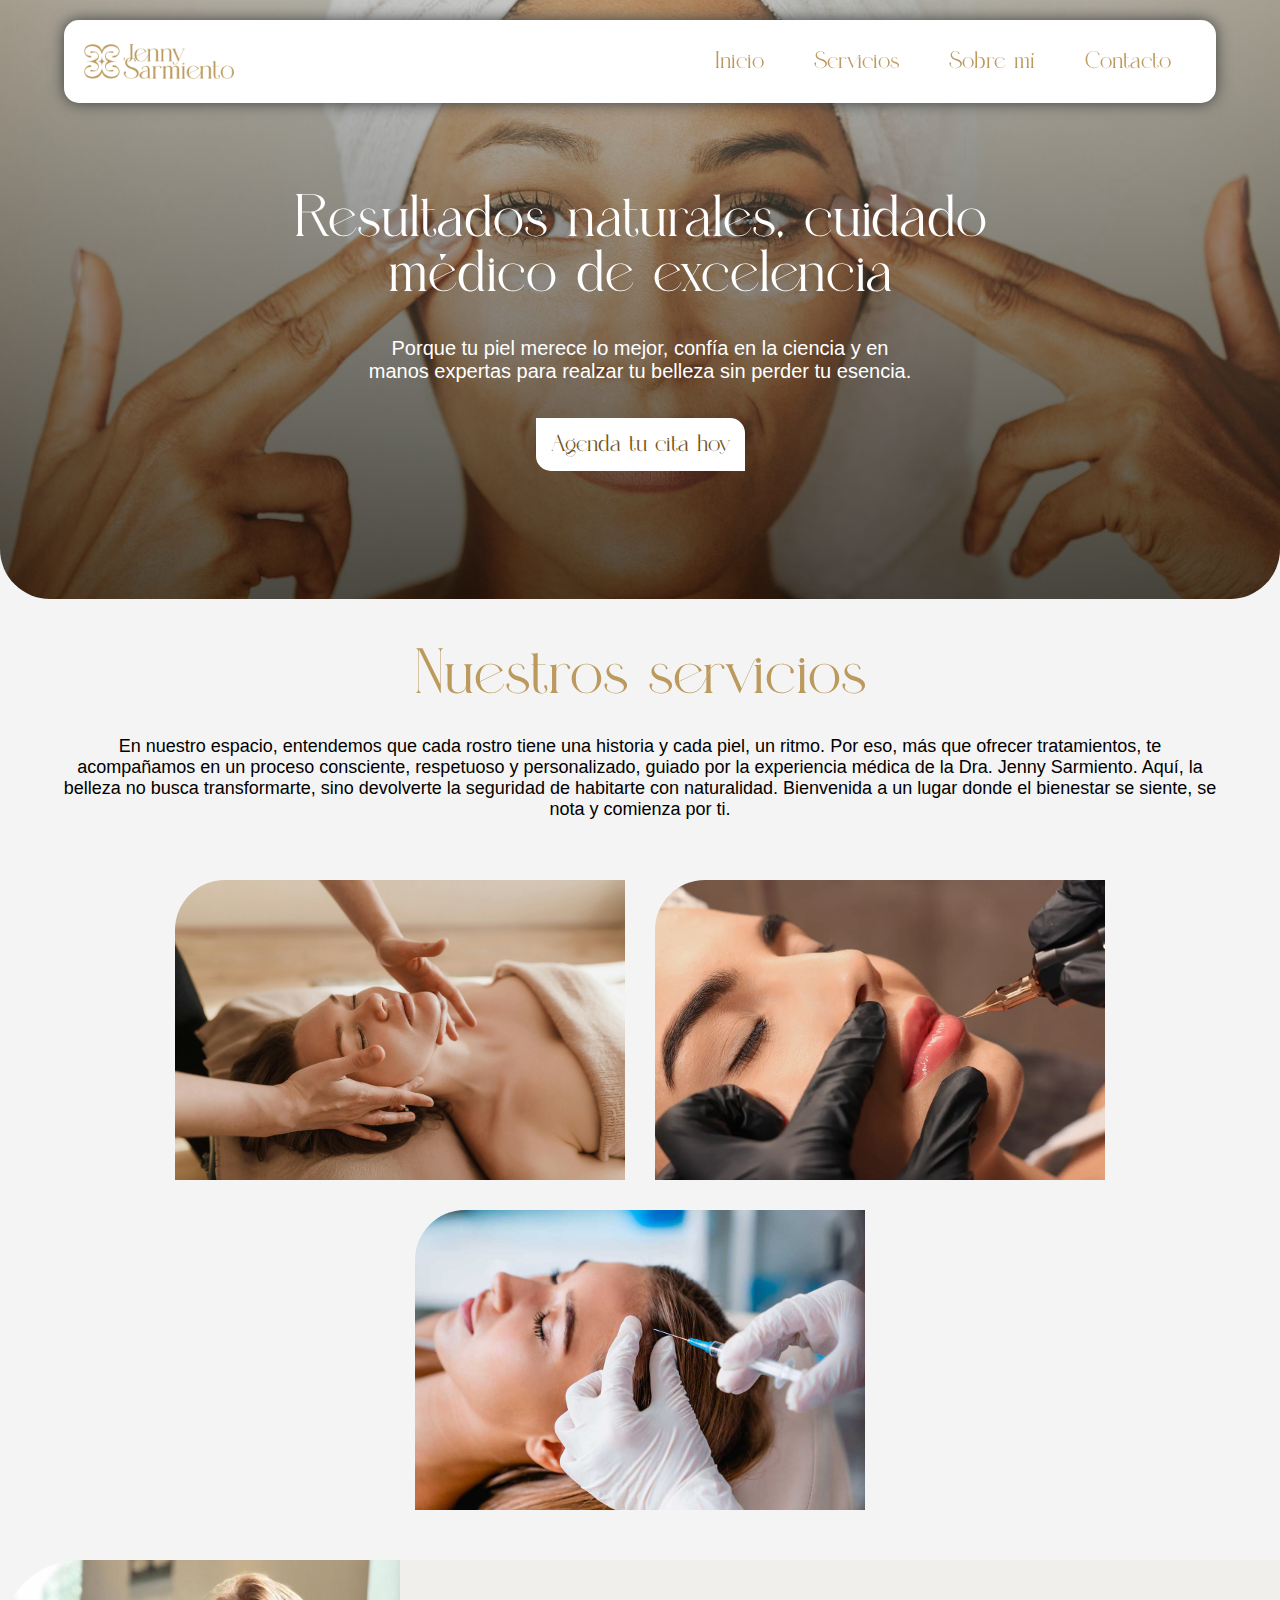
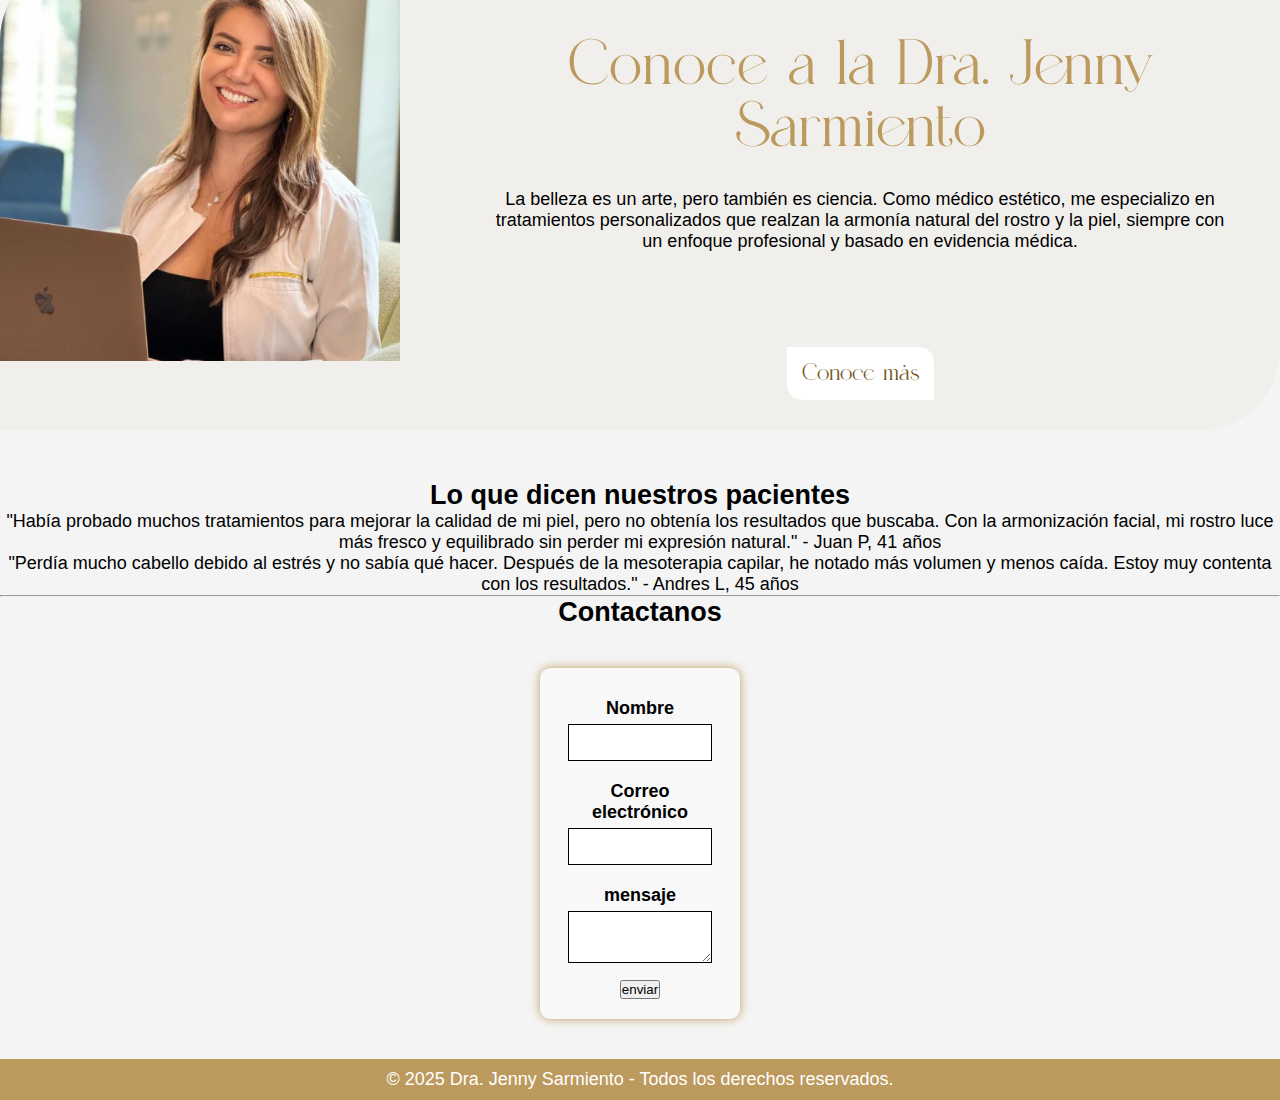
==== Index.html @ eb85772e "Add files via upload" ====
<!DOCTYPE html>
<html lang="es">
<head>
    <meta charset="UTF-8">
    <meta http-equiv="X-UA-Compatible" content="IE=edge">
    <meta name="viewport" content="width=device-width, initial-scale=1.0">
    <title>Dra.Jenny sarmiento</title>
    <link rel="stylesheet" href="styles.css">
</head>
<body>
    <!-- Encabezado -->
    <header>
        <div class="menu-nav">
            <div class="menu">
            <img src="Img/logo1.png" class="logo" alt="Logotipo de la Dra. Jenny Sarmiento">
            <input type="checkbox" id="menu"/>
            <label for="menu">
            <img src="Img/icono.png" class="menu-icono"alt="Menú">
        </label>
        <nav class="navbar">
            <ul>
                <li><a href="landing page.html">Inicio</a></li>
                    <li class="submenu-container">
                        <a href="#">Servicios</a>
                        <ul class="Submenu">
                            <li><a href="paginas/Armonizacion-facial.html">Armonización Facial</a></li>  
                            <li><a href="paginas/Micropigmentación.html">Micropigmentación</a></li>  
                            <li><a href="paginas/Tratamientos-capilares.html">Tratamientos capilares</a></li>  
                        </ul>
                    </li>
                    <li><a href="paginas/Sobre-mi.html">Sobre mí</a></li>
                    <li><a href="paginas/Contacto.html">Contacto</a></li>
                </ul>
            </nav>
        </div>
    </div>   
</header>
    <!-- Texto con imagen --> 
    <div class="wrap">
        <div class="wrap-texto">
        <h1>Resultados naturales, cuidado médico de excelencia</h1>
        <p>Porque tu piel merece lo mejor, confía en la ciencia 
            y en manos expertas para realzar tu belleza sin perder tu esencia.</p>
        <a href="paginas/contacto.html" class="btn">Agenda tu cita hoy</a>
    </div><!-- Cierra el div class -->
    </div><!-- Cierra el div wrap -->
    <!-- Información -->
    <section class="servicios">
      <h2>Nuestros servicios</h2>
      <p>En nuestro espacio, entendemos que cada rostro tiene una historia y cada piel, un ritmo.
        Por eso, más que ofrecer tratamientos, te acompañamos en un proceso consciente, respetuoso 
        y personalizado, guiado por la experiencia médica de la Dra. Jenny Sarmiento. 
        Aquí, la belleza no busca transformarte, sino devolverte la seguridad de habitarte con naturalidad.
        Bienvenida a un lugar donde el bienestar se siente, se nota y comienza por ti.</p>
<!-- Contenedor 1 -->
<div class="galeria">
    <div class="item">
      <div class="imagen">
        <img src="Img/img2.jpg" alt="Imagen 1">
      </div>
      <div class="texto-hover">
        <h3>Armonización Facial</h3>
        <p>La armonización facial es un conjunto de procedimientos estéticos 
            diseñados para equilibrar y mejorar la simetría del rostro sin 
            cirugía. Se utilizan técnicas avanzadas como la aplicación de 
            ácido hialurónico y toxina botulínica para realzar los rasgos, 
            suavizar líneas de expresión y restaurar volúmenes perdidos.</p>
            <a href="paginas/Armonizacion-facial.html" class="btn2">Detalles</a>
      </div>
    </div>
    <!-- Contenedor 2 -->
    <div class="item">
      <div class="imagen">
        <img src="Img/img3.webp" alt="Imagen 2">
      </div>
      <div class="texto-hover">
        <h3>Micropigmentación y Corrección Estética</h3>
        <p>La micropigmentación es una técnica semipermanente que permite 
            mejorar la apariencia de cejas, labios y ojos mediante la aplicación 
            de pigmentos en la piel. Además, se utiliza para corregir 
            imperfecciones como cicatrices, estrías y vitíligo, logrando una 
            mayor uniformidad en el tono de la piel.</p>
         <a href="paginas/Micropigmentación.html" class="btn2">Detalles</a>
      </div>
    </div>
    <!-- Contenedor 3 -->
    <div class="item">
      <div class="imagen">
        <img src="Img/img4.jpg" alt="Imagen 3">
      </div>
      <div class="texto-hover">
        <h3>Tratamientos Capilares y Manejo de Alopecia</h3>
        <p>Los tratamientos capilares están diseñados para fortalecer el cabello, 
            prevenir su caída y estimular el crecimiento de nuevos folículos. 
            A través de técnicas avanzadas como la mesoterapia capilar y el 
            plasma rico en plaquetas (PRP), se nutre el cuero cabelludo y se 
            activan los mecanismos de regeneración capilar.</p>
        <a href="paginas/Tratamientos-capilares.html" class="btn2">Detalles</a>
      </div>
    </div>
  </div>
<!-- Sobre mi -->
 <div class="wrapper">
    <div class="img2">
        <img src="Img/img5.png" alt="Dra. Jenny">
    </div>
    <div class="text-box">
        <h2>Conoce a la Dra. Jenny Sarmiento</h2>
        <p>La belleza es un arte, pero también es ciencia. Como médico estético, 
            me especializo en tratamientos personalizados que realzan la armonía 
            natural del rostro y la piel, siempre con un enfoque profesional y 
            basado en evidencia médica.</p>
        <a href="paginas/Sobre-mi.html" class="btn">Conoce más</a>
    </div>
 </div>
</section>

<h2>Lo que dicen nuestros pacientes</h2>
<div class="card">"Había probado muchos tratamientos para mejorar la calidad 
    de mi piel, pero no obtenía los resultados que buscaba. Con la armonización 
    facial, mi rostro luce más fresco y equilibrado sin perder mi expresión 
    natural." - Juan P, 41 años</div>
<div class="card">"Perdía mucho cabello debido al estrés y no sabía qué hacer. 
    Después de la mesoterapia capilar, he notado más volumen y menos caída. 
    Estoy muy contenta con los resultados." - Andres L, 45 años</div>
<hr>
<h2>Contactanos</h2>
<form>
    <label for="name">Nombre</label>
    <input type="text" id="name" name="name" required>

    <label for="email">Correo electrónico</label>
    <input type="email" id="email" name="email" required>

    <label for="message">mensaje</label>
    <textarea id="message" name="message" required></textarea>

 <button type="submit">enviar</button>
</form>

<footer>
    <p>&copy; 2025 Dra. Jenny Sarmiento - Todos los derechos reservados.</p>
</footer>
</body>
</html>
---- styles.css ----
/* --- Tipografia personalizada --- */
@font-face {
    font-family: 'Mangro';
    src: url('fonts/Mangro/Mangro.woff2') format('woff2'),
         url('fonts/Mangro/Mangro.woff') format('woff');
    font-weight: normal;
    font-style: normal;
}

@font-face {
    font-family: 'ProdaSans';
    src: url('fonts/proda-sans/Proda-Sans.otf') format('opentype');
    font-weight: normal;
    font-style: normal;
}
/* --- Estilos Generales --- */
*{
    margin: 0;
    padding: 0;
    box-sizing: border-box;
    text-decoration: none;
    list-style: none;
}
body{
    background-color: #f4f4f4;
    text-align: center;
    font-family: 'Proda sans', sans-serif;
    font-weight: 200;
    font-size: 18px;
    scroll-behavior: smooth;
    }
.container{
    max-width: 1200px;
    margin: 0 auto;
}
/* --- Encabezado --- */
header {
    width:100%;
    float:left;
    height: 0;
    position: sticky;
    top: 0;
    z-index: 1000;
}
.menu-nav{
    background-color: rgb(255, 255, 255);
    width: 90%;
    max-width: 1500px;
    margin: 20px auto;
    border-radius: 15px;
    box-shadow: 0 0 15px rgb(64, 65, 66);
    padding: 20px;
    font-family: 'Mangro', sans-serif;
}
/* --- Menú --- */
.menu{
    display: flex;
    align-items: center;
    justify-content: space-between;
    position: relative; 
}
.logo{
    width: 150px;
}
.menu .navbar ul li{
    position: relative;
    float: left; 
}
.menu .navbar ul li a{
    color:rgb(188, 154, 94);
    font-size: 24px;
    padding: 10px 25px;
    display: block;
}
.menu .navbar ul li a:hover{
    color: #f4f4f4;
    background-color:rgb(188, 154, 94);
    border-radius: 0 15px;
}
.submenu-container {
    position: relative;
}
.Submenu {
    position: absolute; 
    background-color: #ffffff;
    display: none;
    list-style: none;
    width: 235px; 
    box-shadow: 0px 4px 6px rgba(0, 0, 0, 0.5);
}
.submenu-container:hover .Submenu {
    display: block;
}
/* --- Menú hamburguesa --- */
#menu{
    display: none;
}
.menu-icono{
    width: 25px;
}
.menu label{
    cursor: pointer;
    display: none;
}
/* --- Responsividad --- */
@media(max-width:740px) {
    .menu{
        padding: 20px;
    }
    .menu label {
        display: initial;
    }
    .menu-nav{
        padding: 1px 0 ;
    }
    .menu .navbar{
        position: absolute;
        top: 80%;
        left: 0;
        right: 0;
        background-color: white;
        display: none;
    }
    .menu .navbar ul li{
        width: 100%;
    }
    #menu:checked ~ .navbar{
        display: initial;
    }
    .Submenu{
        position: static;
        width: 100%;
        background: #ffffff;
    }
}
/* --- Imagen con texto --- */
 .wrap{
    background:linear-gradient(to bottom, rgba(149, 149, 149, .30),rgb(0 0 0 /.60)),url(Img/img1.jpg);
    display:flex;
    align-items: center;
    justify-content: center;
    background-size: cover;
    background-position: center center;
    background-repeat: no-repeat;
    border-radius: 0 0 50px 50px;
 }
 .wrap-texto{
    color: #ffffff;
    width: 80%;
    text-align: center;
    padding: 15% 10% 10% 10%;
 }
 .wrap-texto h1{
    font-family: 'Mangro', sans-serif;
    font-weight: 500;
    font-size: 60px;
    line-height: 55px;
 }
 .wrap-texto p{
    max-width: 550px; 
    margin: 35px auto 0 auto;
    margin-top:35px;
    font-family: 'Proda sans', sans-serif;
    font-weight: 50;
    font-size: 20px;
 }
 .btn{
    background-color:#ffffff;
    color: #73541D;
    padding: 15px 15px;
    border-radius:0 15px;
    display:inline-block;
    margin-top:35px;
    font-family: 'Mangro', sans-serif;
    font-size: 24px;
 }
 /* --- tipografia ser --- */
 .servicios h2{
    color: rgb(188, 154, 94);
    text-align: center;
    font-family: 'Mangro', sans-serif;
    font-size: 64px;
    font-weight: 50;
    margin-top: 45px;
 }
 .servicios h3{
    font-size: 28px; 
    font-family: 'Mangro', sans-serif;
    font-weight: 500;
    color: #73541D;
    padding: 0 0 30px;
}
.servicios p{
    padding: 0 20px;
    max-width: 1200px;
    margin: 30px auto 60px;
}
/* --- serrvicios --- */
.galeria {
    display: flex;
    justify-content: center;
    gap: 30px;
    flex-wrap: wrap;
    margin-top: 40px;
  }
  .item {
    width: 450px;
    position: relative;
  }
  .imagen {
    width: 100%;
    border-radius: 50px 0 0 0;
    overflow: hidden;
    transition: transform 0.3s ease;
  }
  .imagen img {
    width: 100%;
    display: block;
    transition: transform 0.3s ease;
  } 
  .item:hover .imagen img {
    transform: scale(1.05);
  }
  .texto-hover {
    max-height: 0;
    overflow: hidden;
    background-color: rgba(188, 154, 94, 0.1);
    padding: 0 20px;
    box-sizing: border-box;
    border-radius: 0 0 50px 0;
    transition: max-height 0.4s ease, padding 0.4s ease;
  } 
  .item:hover .texto-hover {
    max-height: 500px;
    padding: 20px;
  }
  .servicios .btn2{
    background-color: rgb(188, 154, 94);
    color: #ffffff;
    padding: 15px 15px;
    border-radius:0 15px;
    display:inline-block;
    margin-top:35px;
    font-family: 'Mangro', sans-serif;
    font-size: 24px;
  }
/*sobre mi*/
.wrapper {
    display: flex;
    gap: 40px;
    margin: 50px auto;
    border-radius: 80px 0 80px 0;
   
    background-color: rgba(188, 154, 94, 0.05);
    flex-wrap: wrap; 
  }
  .img2 {
    min-width: 280px;
    max-width: 400px;
  }
  .img2 img {
    width: 100%;
    border-radius:80px 0 0 0;  
  } 
  .text-box {
    flex: 2;
    min-width: 300px;
    padding: 30px;
  }
  .text-box h2 {  
    margin-bottom: 20px;
    justify-content:left;
  }
/*forms*/
form{
    width: 200px;
    margin: 40px auto;
    padding: 20px;
    background: #f8f8f8;
    border-radius: 10px;
    box-shadow: 0 0 10px #BC9A5E;
    font-family: Arial, Helvetica, sans-serif;
}
label{
    display: block;
    font-weight: bold;
    margin: 10px 0 5px;
}
input,textarea{
    width: 90%;
    padding: 10px;
    margin-bottom: 10px;
    border: 1px solid;
}
footer{
    background-color: #BC9A5E;
    color: white;
    padding: 10px;
    margin-top: 20px;
}
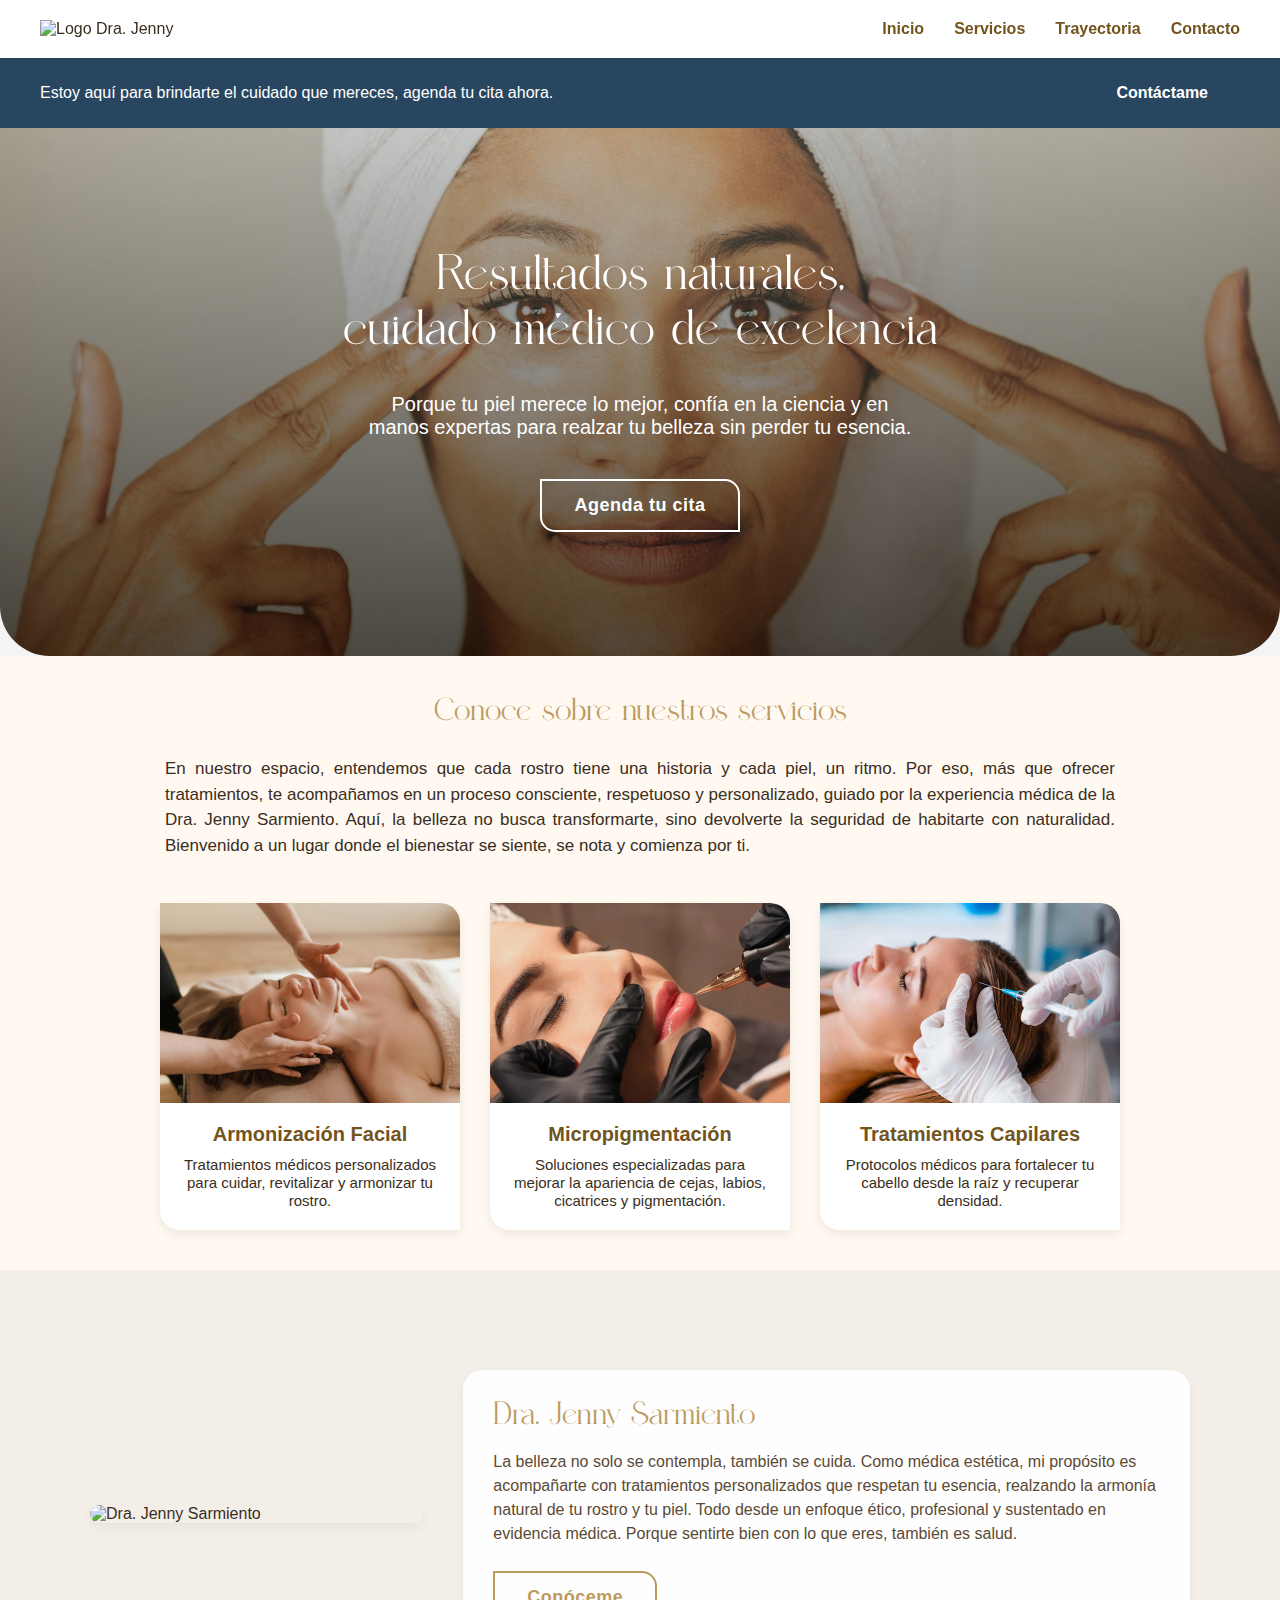
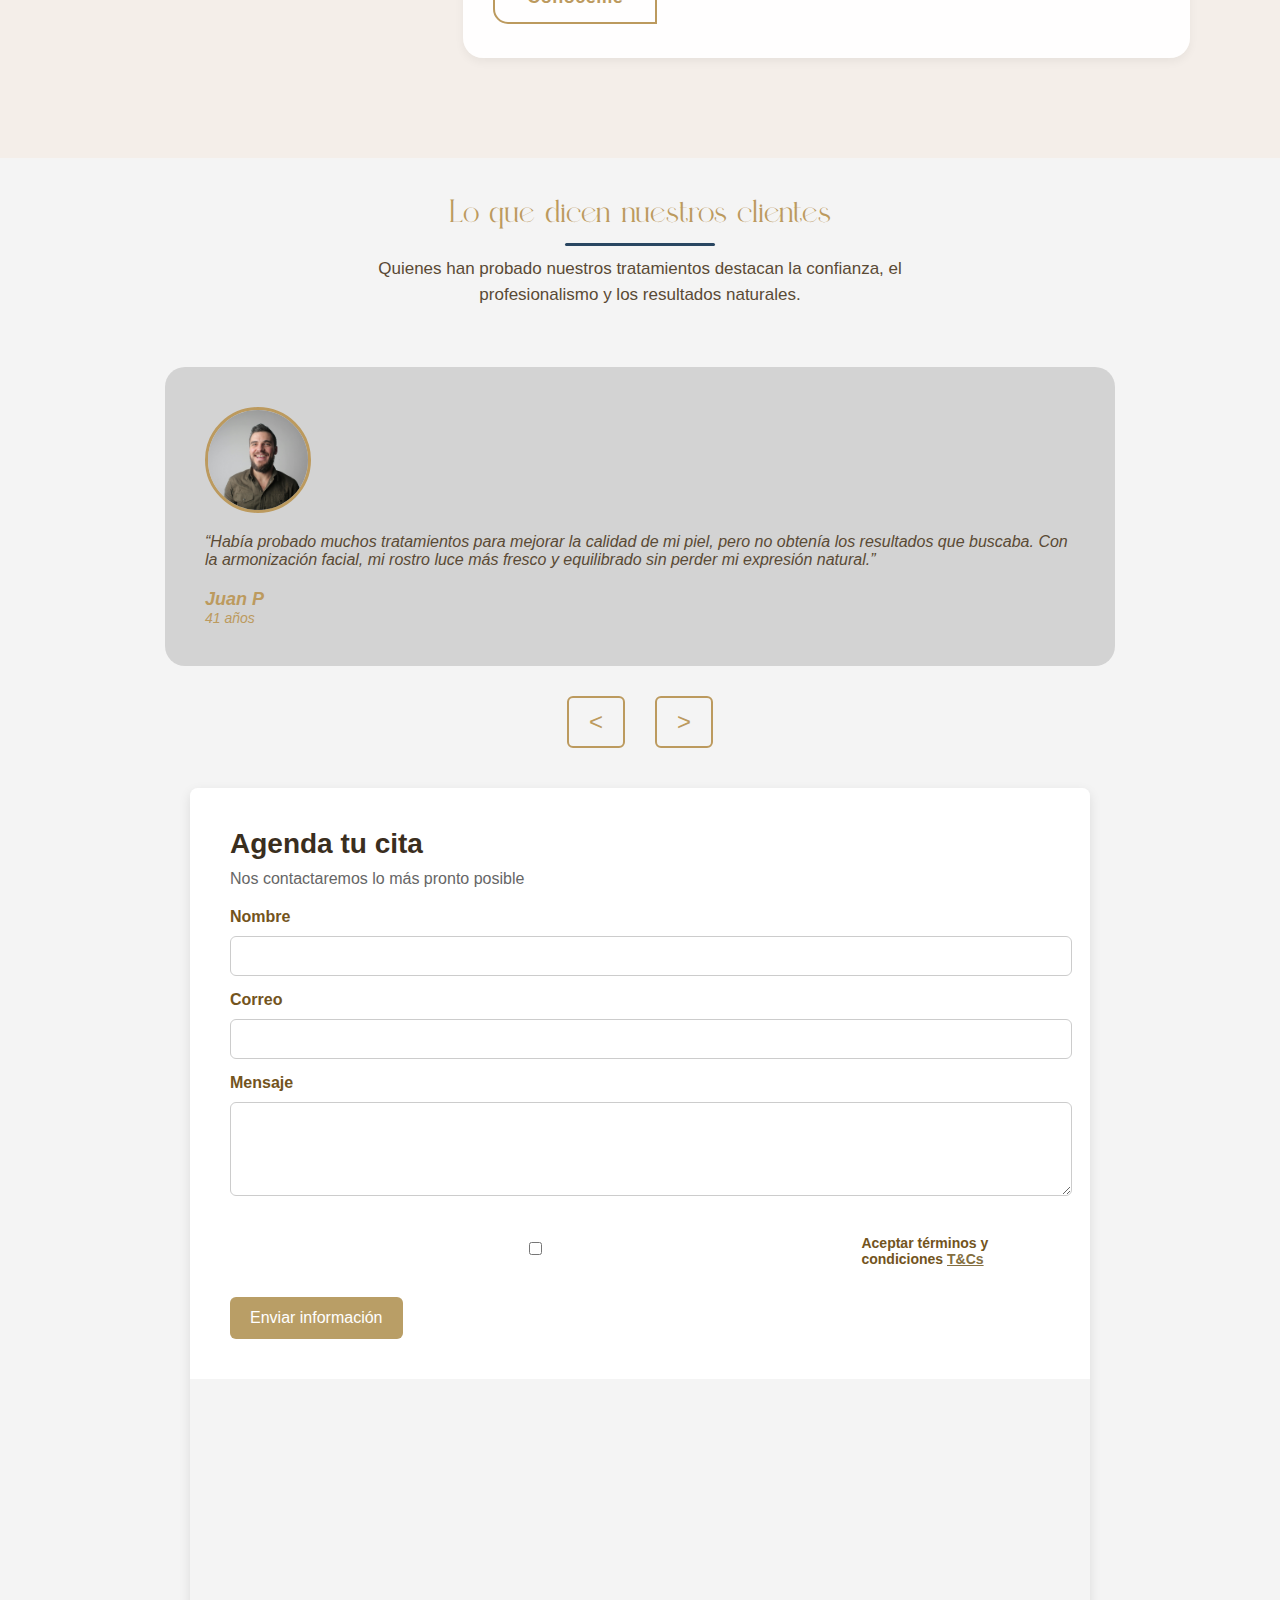
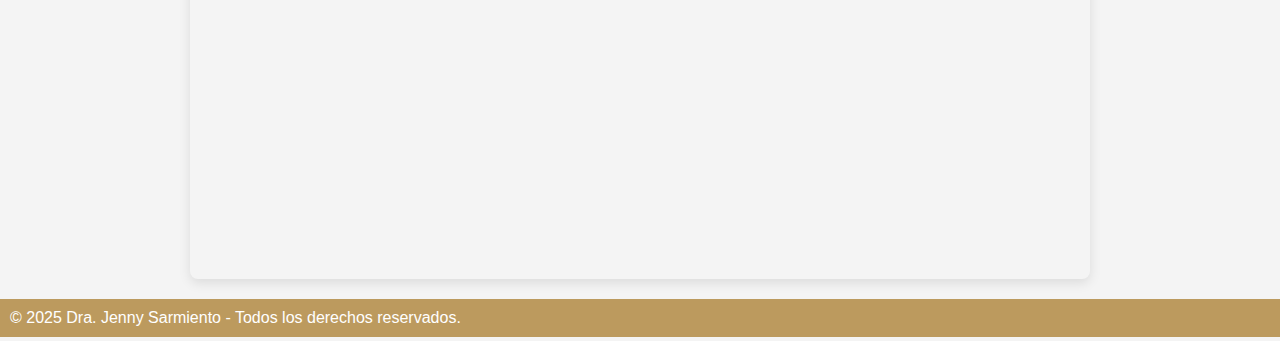
==== commit 55680732: "Add files via upload" ====
--- a/Index.html
+++ b/Index.html
@@ -8,138 +8,196 @@
     <link rel="stylesheet" href="styles.css">
 </head>
 <body>
-    <!-- Encabezado -->
-    <header>
-        <div class="menu-nav">
-            <div class="menu">
-            <img src="Img/logo1.png" class="logo" alt="Logotipo de la Dra. Jenny Sarmiento">
-            <input type="checkbox" id="menu"/>
-            <label for="menu">
-            <img src="Img/icono.png" class="menu-icono"alt="Menú">
-        </label>
-        <nav class="navbar">
-            <ul>
-                <li><a href="landing page.html">Inicio</a></li>
-                    <li class="submenu-container">
-                        <a href="#">Servicios</a>
-                        <ul class="Submenu">
-                            <li><a href="paginas/Armonizacion-facial.html">Armonización Facial</a></li>  
-                            <li><a href="paginas/Micropigmentación.html">Micropigmentación</a></li>  
-                            <li><a href="paginas/Tratamientos-capilares.html">Tratamientos capilares</a></li>  
-                        </ul>
-                    </li>
-                    <li><a href="paginas/Sobre-mi.html">Sobre mí</a></li>
-                    <li><a href="paginas/Contacto.html">Contacto</a></li>
-                </ul>
-            </nav>
-        </div>
-    </div>   
-</header>
-    <!-- Texto con imagen --> 
-    <div class="wrap">
-        <div class="wrap-texto">
-        <h1>Resultados naturales, cuidado médico de excelencia</h1>
-        <p>Porque tu piel merece lo mejor, confía en la ciencia 
-            y en manos expertas para realzar tu belleza sin perder tu esencia.</p>
-        <a href="paginas/contacto.html" class="btn">Agenda tu cita hoy</a>
-    </div><!-- Cierra el div class -->
-    </div><!-- Cierra el div wrap -->
-    <!-- Información -->
-    <section class="servicios">
-      <h2>Nuestros servicios</h2>
-      <p>En nuestro espacio, entendemos que cada rostro tiene una historia y cada piel, un ritmo.
-        Por eso, más que ofrecer tratamientos, te acompañamos en un proceso consciente, respetuoso 
-        y personalizado, guiado por la experiencia médica de la Dra. Jenny Sarmiento. 
-        Aquí, la belleza no busca transformarte, sino devolverte la seguridad de habitarte con naturalidad.
-        Bienvenida a un lugar donde el bienestar se siente, se nota y comienza por ti.</p>
-<!-- Contenedor 1 -->
-<div class="galeria">
-    <div class="item">
-      <div class="imagen">
-        <img src="Img/img2.jpg" alt="Imagen 1">
+    <!-- encabezado -->
+  <header class="header">
+    <div class="logo">
+      <img src="img/logo1.png" alt="Logo Dra. Jenny" />
+    </div>
+    <input type="checkbox" id="menu-toggle" />
+    <label for="menu-toggle" class="menu-icon">
+      <img src="img/icono.png" alt="Menú" />
+    </label>
+    <nav class="nav-menu">
+      <ul>
+        <li><a href="Index.html">Inicio</a></li>
+        <li class="has-submenu">
+          <a href="#/servicios" id="toggle-servicios">Servicios</a>
+          <ul class="submenu">
+            <li><a href="html/servicios1.html">Armonización Facial</a></li>
+            <li><a href="html/servicios2.html">Micropigmentación</a></li>
+            <li><a href="html/servicios3.html">Tratamientos capilares</a></li>
+          </ul>
+        </li>
+        <li><a href="html/trayectoria.html">Trayectoria</a></li>
+        <li><a href="html/Contacto.html">Contacto</a></li>
+      </ul>
+    </nav>
+  </header>
+<!-- cta bar -->
+<div class="cta-bar"> 
+  <p>Estoy aquí para brindarte el cuidado que mereces, agenda tu cita ahora.</p>
+  <a href="html/Contacto.html" class="btn-bar"> Contáctame
+    <span class="border"></span>
+    <span class="border"></span>
+    <span class="border"></span>
+    <span class="border"></span>
+  </a>
+</div>
+<!-- texto con imagen --> 
+<section class="hero">
+   <div class="hero-texto">
+    <h1>Resultados naturales,<br>cuidado médico de excelencia</h1>
+   <p>Porque tu piel merece lo mejor, confía en la ciencia 
+    y en manos expertas para realzar tu belleza sin perder tu esencia.</p>
+   <a href="html/Contacto.html" class="btn">Agenda tu cita</a>
+  </div>
+</section>
+<!-- información servicios -->
+<section class="servicios" id="servicios">
+  <div class="contenedor-servicios">
+    <h2>Conoce sobre nuestros servicios</h2>
+    <p class="informacion">
+      En nuestro espacio, entendemos que cada rostro tiene una historia y cada piel, un ritmo.
+      Por eso, más que ofrecer tratamientos, te acompañamos en un proceso consciente, respetuoso 
+      y personalizado, guiado por la experiencia médica de la Dra. Jenny Sarmiento.
+      Aquí, la belleza no busca transformarte, sino devolverte la seguridad de habitarte con naturalidad.
+      Bienvenido a un lugar donde el bienestar se siente, se nota y comienza por ti.
+    </p>
+<!-- 1er targeta -->
+    <div class="galeria">
+      <a href="html/servicios1.html" class="item">
+        <img src="Img/img2.jpg" alt="Armonización Facial">
+        <div class="texto-hover">
+          <h3>Armonización Facial</h3>
+          <p class="targetas">Tratamientos médicos personalizados para cuidar, revitalizar y armonizar tu rostro.</p>
+        </div>
+      </a>
+<!-- 2da targeta -->      
+      <a href="html/servicios2.html" class="item">
+        <img src="Img/img3.webp" alt="Micropigmentación">
+        <div class="texto-hover">
+          <h3>Micropigmentación</h3>
+          <p class="targetas">Soluciones especializadas para mejorar la apariencia de cejas, labios, cicatrices y pigmentación.</p>
+        </div>
+      </a>
+<!-- 3er targeta -->
+      <a href="html/servicios3.html" class="item">
+        <img src="Img/img4.jpg" alt="Tratamientos Capilares">
+        <div class="texto-hover">
+          <h3>Tratamientos Capilares</h3>
+          <p class="targetas">Protocolos médicos para fortalecer tu cabello desde la raíz y recuperar densidad.</p>
+        </div>
+      </a>
+    </div>
+  </div>
+</section>
+<!-- sobre mi -->
+<section class="sobre-mi">
+  <div class="wrapper">
+    <div class="img2">
+      <img src="img/img5.png" alt="Dra. Jenny Sarmiento">
+    </div>
+    <div class="text-box">
+      <h2>Dra. Jenny Sarmiento</h2>
+      <p>La belleza no solo se contempla, también se cuida.
+        Como médica estética, mi propósito es acompañarte con tratamientos personalizados que respetan 
+        tu esencia, realzando la armonía natural de tu rostro y tu piel.
+        Todo desde un enfoque ético, profesional y sustentado en evidencia médica. Porque sentirte 
+        bien con lo que eres, también es salud. </p>
+      <a href="html/trayectoria.html" class="btn-dr">Conóceme</a>
+    </div>
+  </div>
+</section>
+<!-- testimonios 1-->
+<section class="testimonios">
+  <h2>Lo que dicen nuestros clientes</h2>
+  <hr class="linea-elegante">
+  <p class="intro">Quienes han probado nuestros tratamientos destacan la confianza, el profesionalismo
+    y los resultados naturales.</p>
+  <div class="carousel-container">
+    <div class="carousel-track">
+      <div class="testimonio">
+        <img src="Img/avatar1.jpg" alt="Juan P">
+        <blockquote>
+          “Había probado muchos tratamientos para mejorar la calidad de mi piel, pero no obtenía los
+           resultados que buscaba. Con la armonización facial, mi rostro luce más fresco y equilibrado 
+           sin perder mi expresión natural.”
+        </blockquote>
+        <p class="nombre">Juan P</p>
+        <p class="edad">41 años</p>
       </div>
-      <div class="texto-hover">
-        <h3>Armonización Facial</h3>
-        <p>La armonización facial es un conjunto de procedimientos estéticos 
-            diseñados para equilibrar y mejorar la simetría del rostro sin 
-            cirugía. Se utilizan técnicas avanzadas como la aplicación de 
-            ácido hialurónico y toxina botulínica para realzar los rasgos, 
-            suavizar líneas de expresión y restaurar volúmenes perdidos.</p>
-            <a href="paginas/Armonizacion-facial.html" class="btn2">Detalles</a>
+<!-- testimonios 2-->
+      <div class="testimonio">
+        <img src="Img/avatar2.jpg" alt="Laura R">
+        <blockquote>
+          “Siempre fui insegura con mis cejas, pero después de la micropigmentación con la Dra. Jenny,
+           mi rostro se ve más expresivo y definido. Es la mejor decisión que he tomado.”
+        </blockquote>
+        <p class="nombre">Laura R</p>
+        <p class="edad">58 años</p>
       </div>
-    </div>
-    <!-- Contenedor 2 -->
-    <div class="item">
-      <div class="imagen">
-        <img src="Img/img3.webp" alt="Imagen 2">
+<!-- testimonios 3-->
+      <div class="testimonio">
+        <img src="Img/avatar3.jpg" alt="Carla M">
+        <blockquote>
+          “Me encantó el trato personalizado. Me explicaron todo con detalle y el resultado fue increíble.
+           Me siento más segura de mí misma.”
+        </blockquote>
+        <p class="nombre">Carla M</p>
+        <p class="edad">36 años</p>
       </div>
-      <div class="texto-hover">
-        <h3>Micropigmentación y Corrección Estética</h3>
-        <p>La micropigmentación es una técnica semipermanente que permite 
-            mejorar la apariencia de cejas, labios y ojos mediante la aplicación 
-            de pigmentos en la piel. Además, se utiliza para corregir 
-            imperfecciones como cicatrices, estrías y vitíligo, logrando una 
-            mayor uniformidad en el tono de la piel.</p>
-         <a href="paginas/Micropigmentación.html" class="btn2">Detalles</a>
-      </div>
-    </div>
-    <!-- Contenedor 3 -->
-    <div class="item">
-      <div class="imagen">
-        <img src="Img/img4.jpg" alt="Imagen 3">
-      </div>
-      <div class="texto-hover">
-        <h3>Tratamientos Capilares y Manejo de Alopecia</h3>
-        <p>Los tratamientos capilares están diseñados para fortalecer el cabello, 
-            prevenir su caída y estimular el crecimiento de nuevos folículos. 
-            A través de técnicas avanzadas como la mesoterapia capilar y el 
-            plasma rico en plaquetas (PRP), se nutre el cuero cabelludo y se 
-            activan los mecanismos de regeneración capilar.</p>
-        <a href="paginas/Tratamientos-capilares.html" class="btn2">Detalles</a>
-      </div>
-    </div>
-  </div>
-<!-- Sobre mi -->
- <div class="wrapper">
-    <div class="img2">
-        <img src="Img/img5.png" alt="Dra. Jenny">
-    </div>
-    <div class="text-box">
-        <h2>Conoce a la Dra. Jenny Sarmiento</h2>
-        <p>La belleza es un arte, pero también es ciencia. Como médico estético, 
-            me especializo en tratamientos personalizados que realzan la armonía 
-            natural del rostro y la piel, siempre con un enfoque profesional y 
-            basado en evidencia médica.</p>
-        <a href="paginas/Sobre-mi.html" class="btn">Conoce más</a>
-    </div>
- </div>
-</section>
-
-<h2>Lo que dicen nuestros pacientes</h2>
-<div class="card">"Había probado muchos tratamientos para mejorar la calidad 
-    de mi piel, pero no obtenía los resultados que buscaba. Con la armonización 
-    facial, mi rostro luce más fresco y equilibrado sin perder mi expresión 
-    natural." - Juan P, 41 años</div>
-<div class="card">"Perdía mucho cabello debido al estrés y no sabía qué hacer. 
-    Después de la mesoterapia capilar, he notado más volumen y menos caída. 
-    Estoy muy contenta con los resultados." - Andres L, 45 años</div>
-<hr>
-<h2>Contactanos</h2>
-<form>
-    <label for="name">Nombre</label>
-    <input type="text" id="name" name="name" required>
-
-    <label for="email">Correo electrónico</label>
-    <input type="email" id="email" name="email" required>
-
-    <label for="message">mensaje</label>
-    <textarea id="message" name="message" required></textarea>
-
- <button type="submit">enviar</button>
-</form>
+    </div>
+  </div>
+<!-- Botones abajo -->
+  <div class="carousel-controls">
+    <button class="btn-prev"><</button>
+    <button class="btn-next">></button>
+  </div>
+</section>
+<!-- form -->
+<div class="container">
+    <div class="form-container">
+      <h2>Agenda tu cita</h2>
+      <p>Nos contactaremos lo más pronto posible</p>
+      <form action="forms.php" method="POST">
+        <label for="nombre">Nombre</label>
+        <input type="text" id="nombre" name="nombre" required />
+
+        <label for="correo">Correo</label>
+        <input type="email" id="correo" name="correo" required />
+
+        <label for="mensaje">Mensaje</label>
+        <textarea id="mensaje" name="mensaje" rows="4" required></textarea>
+
+        <div class="checkbox">
+          <input type="checkbox" id="terminos" name="terminos" required />
+          <label for="terminos">
+            Aceptar términos y condiciones
+            <a href="#" target="_blank">T&Cs</a>
+          </label>
+        </div>
+
+        <button type="submit">Enviar información</button>
+      </form>
+    </div>
+
+    <div class="map-container">
+      <iframe
+        src="https://www.google.com/maps/embed?pb=!1m18!1m12!1m3!1d3976.663177307184!2d-74.0523544250244!3d4.693035741662996!2m3!1f0!2f0!3f0!3m2!1i1024!2i768!4f13.1!3m3!1m2!1s0x8e3f9a60b25f7c09%3A0xa24e36a7b4e27e37!2sCaf%C3%A9%20Niebla%20116!5e0!3m2!1ses!2sco!4v1713112123456"
+        width="100%"
+        height="100%"
+        style="border:0;"
+        allowfullscreen=""
+        loading="lazy"
+        referrerpolicy="no-referrer-when-downgrade"
+      ></iframe>
+    </div>
+  </div>
 
 <footer>
     <p>&copy; 2025 Dra. Jenny Sarmiento - Todos los derechos reservados.</p>
 </footer>
+
+<script src="js/main.js"></script>
 </body>
 </html>--- a/styles.css
+++ b/styles.css
@@ -1,297 +1,678 @@
-/* --- Tipografia personalizada --- */
+/* -------------------- TIPOGRAFÍA -------------------- */
 @font-face {
-    font-family: 'Mangro';
-    src: url('fonts/Mangro/Mangro.woff2') format('woff2'),
-         url('fonts/Mangro/Mangro.woff') format('woff');
-    font-weight: normal;
-    font-style: normal;
-}
-
+  font-family: 'Mangro';
+  src: url('../fonts/Mangro/Mangro.woff2') format('woff2'),
+       url('../fonts/Mangro/Mangro.woff') format('woff');
+}
 @font-face {
-    font-family: 'ProdaSans';
-    src: url('fonts/proda-sans/Proda-Sans.otf') format('opentype');
-    font-weight: normal;
-    font-style: normal;
-}
-/* --- Estilos Generales --- */
+  font-family: 'ProdaSans';
+  src: url('../fonts/proda-sans/Proda-Sans.otf') format('opentype');
+}
+/* --- ESTILOS GENERALES --- */
 *{
-    margin: 0;
-    padding: 0;
-    box-sizing: border-box;
-    text-decoration: none;
-    list-style: none;
-}
-body{
-    background-color: #f4f4f4;
-    text-align: center;
-    font-family: 'Proda sans', sans-serif;
-    font-weight: 200;
-    font-size: 18px;
-    scroll-behavior: smooth;
-    }
-.container{
-    max-width: 1200px;
-    margin: 0 auto;
-}
-/* --- Encabezado --- */
-header {
-    width:100%;
-    float:left;
-    height: 0;
-    position: sticky;
-    top: 0;
-    z-index: 1000;
-}
-.menu-nav{
-    background-color: rgb(255, 255, 255);
-    width: 90%;
-    max-width: 1500px;
-    margin: 20px auto;
-    border-radius: 15px;
-    box-shadow: 0 0 15px rgb(64, 65, 66);
+  text-decoration: none;
+  list-style: none;
+  margin: 0;
+}
+body {
+  font-family: 'ProdaSans', sans-serif;
+  background-color: #f4f4f4;
+  color: #3a2e1e;
+  scroll-behavior: smooth;
+}
+img {
+  max-width: 100%;
+  display: block;
+}
+/* -------------------- ENCABEZADO -------------------- */
+.header {
+  display: flex;
+  justify-content: space-between;
+  align-items: center;
+  padding: 20px 40px;
+  background-color: white;
+  box-shadow: 0 2px 10px rgba(0,0,0,0.05);
+  position: sticky;
+  top: 0;
+  z-index: 1100;
+}
+.logo {
+  width: 150px;
+}
+/* - MENÚ HAMBURGUESA - */
+#menu-toggle {
+  display: none;
+}
+.menu-icon {
+  display: none;
+  cursor: pointer;
+  width: 25px;
+}
+/* - NAVEGACIÓN - */
+.nav-menu > ul {
+  display: flex;
+  gap: 30px;
+  padding: 0;
+  margin: 0;  
+}
+.nav-menu a {
+  color: #73541D;
+  font-weight: bold;
+  transition: color 0.3s ease;
+}
+.nav-menu a:hover {
+  color: #BC9A5E;
+}
+/* - SUBMENÚ - */
+.has-submenu {
+  position: relative;
+}
+.submenu {
+  display: none;
+  position: absolute;
+  top: 100%;
+  left: 0;
+  background-color: white;
+  box-shadow: 0 4px 6px rgba(0, 0, 0, 0.2);
+  z-index: 1000;
+  min-width: 220px;
+  padding: 10px 0;
+}
+.submenu.show {
+  display: block;
+}
+.submenu li {
+  padding: 10px 20px;
+}
+.submenu li:hover {
+  background-color: #f3f0ea;
+}
+/* --------------------- CTA BAR --------------------- */
+.cta-bar {
+  background: #294661;
+  color: white;
+  display: flex;
+  justify-content: space-between;
+  align-items: center;
+  padding: 12px 40px;
+  position: sticky;
+  top: 13px;
+  z-index: 1000;
+}
+.btn-bar {
+  position: relative;
+  display: inline-block;
+  padding: 14px 32px;
+  color: #fff;
+  font-weight: bold;
+  transition: all 0.3s ease;
+}
+.btn-bar:hover {
+  background-color: none;
+  color: white;
+}
+.btn-bar .border {
+  position: absolute;
+  background: #BC9A5E;
+  transition: all 0.5s ease;
+}
+.btn-bar .border:nth-child(1) {
+  height: 2px;
+  width: 0%;
+  top: 0;
+  left: 0;
+}
+.btn-bar:hover .border:nth-child(1) {
+  width: 100%;
+}
+.btn-bar .border:nth-child(2) {
+  width: 2px;
+  height: 0%;
+  top: 0;
+  right: 0;
+}
+.btn-bar:hover .border:nth-child(2) {
+  height: 100%;
+}
+.btn-bar .border:nth-child(3) {
+  height: 2px;
+  width: 0%;
+  bottom: 0;
+  right: 0;
+}
+.btn-bar:hover .border:nth-child(3) {
+  width: 100%;
+}
+.btn-bar .border:nth-child(4) {
+  width: 2px;
+  height: 0%;
+  bottom: 0;
+  left: 0;
+}
+.btn-bar:hover .border:nth-child(4) {
+  height: 100%;
+}
+/* -------------------- HERO -------------------- */
+.hero {
+  background:linear-gradient(to bottom, rgba(149, 149, 149, .30),rgb(0 0 0 /.60)), url('Img/img1.jpg') center/cover no-repeat;
+  border-radius: 0 0 50px 50px;
+  text-align: center;
+  padding: 60px 20px;
+}
+.hero-texto {
+  max-width: 800px;
+  margin: auto;
+  padding: 60px;
+}
+.hero-texto h1{
+ font-family: 'Mangro', sans-serif;
+ font-weight: 500;
+ font-size: 50px;
+ line-height: 55px;
+ color:#fff;
+ text-align: center;
+ max-width: 1000px;
+}
+ .hero-texto p{
+ max-width: 550px; 
+ margin: 35px auto 0 auto;
+ margin-top:35px;
+ font-family: 'Proda sans', sans-serif;
+ font-weight: 50;
+ font-size: 20px;
+ color: #fff;
+ }
+.btn{
+  margin-top:40px;
+  position: relative;
+  display: inline-block;
+  padding: 14px 32px;
+  color: white;
+  background: transparent;
+  border: 2px solid white;
+  font-weight: bold;
+  font-size: 18px;
+  border-radius:0 15px;
+  overflow: hidden;
+  z-index: 1;
+  transition: color 0.3s ease;
+  letter-spacing: 0.5px;
+}
+.btn:hover {
+  color: #BC9A5E;;
+}
+.btn::after {
+  content: "";
+  position: absolute;
+  top: 0;
+  left: -20%;
+  right: -20%;
+  bottom: 0;
+  background: white;
+  z-index: -1;
+  transform: skewX(-45deg) scaleX(0);
+  transition: transform 0.4s ease;
+  transform-origin: left;
+}
+.btn:hover::after {
+  transform: skewX(-45deg) scaleX(1);
+}
+/* -------------------- SERVICIOS -------------------- */
+.servicios {
+  padding: 40px;
+  background-color: #fff9f2;
+  text-align: center;
+}
+.contenedor-servicios {
+  max-width: 1100px;
+  margin: auto;
+}
+.servicios h2 {
+  font-size: 32px;
+  margin-bottom: 30px;
+  color:#BC9A5E;
+  font-family: 'Mangro', serif;
+  font-weight: 500;
+}
+.informacion {
+  text-align: justify;
+  font-size: 17px;
+  line-height: 1.5;
+  max-width: 950px;
+  margin: 0 auto 60px;
+  color:  #3a2e1c;
+  font-weight: 400;
+  padding: 0 20px;
+  margin-bottom: 45px;
+}
+.galeria {
+  display: flex;
+  flex-wrap: wrap;
+  gap: 30px;
+  justify-content: center;
+}
+.item {
+  width: 300px;
+  background-color: white;
+  border-radius: 0 20px;
+  overflow: hidden;
+  box-shadow: 0 4px 12px rgba(0,0,0,0.08);
+  transition: transform 0.3s ease;
+  display: flex;
+  flex-direction: column;
+}
+.item:hover {
+  transform: translateY(-10px);
+}
+.texto-hover {
+  padding: 20px;
+}
+.texto-hover h3 {
+  font-size: 20px;
+  color: #73541D;
+  margin-bottom: 10px;
+}
+.targetas {
+  font-size: 15px;
+  color: #3a2e1c;
+  line-height: 1.2;
+}
+/* -------------------- SOBRE MI -------------------- */
+.sobre-mi {
+  background-color: #f4eee9;
+  padding: 100px 40px;
+  position: relative;
+  background-image: url('Img/Fondo.jpg');
+  background-size: cover;
+  background-repeat: no-repeat;
+  background-position: center;
+  background-attachment: fixed;
+  background-blend-mode: soft-light;
+}
+.wrapper {
+  display: flex;
+  flex-wrap: wrap;
+  gap: 40px;
+  align-items: center;
+  max-width: 1100px;
+  margin: auto;
+  z-index: 2;
+  position: relative;
+}
+.img2 {
+  flex: 1;
+  min-width: 280px;
+  border-radius: 20px;
+  overflow: hidden;
+  box-shadow: 0 4px 12px rgba(0, 0, 0, 0.05);
+}
+.img2 img {
+  width: 100%;
+  display: block;
+  border-radius: 20px;
+}
+.text-box {
+  flex: 2;
+  padding: 30px;
+  background-color: rgba(255, 255, 255, 0.92); 
+  border-radius: 20px;
+  box-shadow: 0 4px 10px rgba(0,0,0,0.05);
+}
+.text-box h2 {
+  margin-bottom: 20px;
+  font-size: 32px;
+  color: #BC9A5E;
+  font-weight: 500;
+  font-family: 'Mangro', serif;
+}
+.text-box p {
+  line-height: 1.5;
+  color: #5a4a35;
+}
+.btn-dr{
+  margin-top:25px;
+  position: relative;
+  display: inline-block;
+  padding: 14px 32px;
+  color: #BC9A5E;
+  background: transparent;
+  border: 2px solid  #BC9A5E;
+  font-weight: bold;
+  font-size: 18px;
+  border-radius:0 15px;
+  overflow: hidden;
+  z-index: 1;
+  transition: color 0.3s ease;
+  letter-spacing: 0.5px;
+}
+.btn-dr:hover {
+  color: #fff;;
+}
+.btn-dr::after {
+  content: "";
+  position: absolute;
+  top: 0;
+  left: -20%;
+  right: -20%;
+  bottom: 0;
+  background:#BC9A5E;
+  z-index: -1;
+  transform: skewX(-45deg) scaleX(0);
+  transition: transform 0.4s ease;
+  transform-origin: left;
+}
+.btn-dr:hover::after {
+  transform: skewX(-45deg) scaleX(1);
+}
+/* -------------------- testimonios -------------------- */
+.testimonios {
+  padding: 40px 20px;
+  max-width: 950px;
+  margin: auto;
+  text-align: center;
+}
+.testimonios h2 {
+  font-family: 'Mangro', serif;
+  font-size: 32px;
+  font-weight: 500;
+  color: #BC9A5E;
+  margin-bottom: 15px;
+}
+.linea-elegante {
+  border: none;
+  height: 3px;
+  background-color: #294661;
+  width: 150px;
+  margin: 10px auto;
+  border-radius: 2px;
+}
+.intro {
+  font-size: 17px;
+  margin-bottom: 60px;
+  max-width: 600px;
+  margin-left: auto;
+  margin-right: auto;
+  line-height: 1.5;
+  color: #5a4a35;
+}
+.carousel-container {
+  overflow: hidden;
+}
+.carousel-track {
+  display: flex;
+  transition: transform 0.5s ease-in-out;
+}
+.testimonio {
+  min-width: 100%;
+  box-sizing: border-box;
+  background-color: #d3d3d3;
+  border-radius: 20px;
+  padding: 40px;
+}
+.testimonio img {
+  width: 100px;
+  height: 100px;
+  border-radius: 50%;
+  object-fit: cover;
+  margin-bottom: 20px;
+  border: 3px solid  #BC9A5E;
+}
+blockquote {
+  font-style: italic;
+  font-size: 16px;
+  color: #5a4a35;
+  margin: 0 auto 20px;
+  text-align: left;
+}
+.nombre {
+  font-style: italic;
+  font-weight: bold;
+  font-size: 18px;
+  color: #BC9A5E;
+  text-align: left;
+}
+.edad {
+  font-style: italic;
+  font-size: 14px;
+  color: #BC9A5E;
+  text-align: left;
+}
+.carousel-controls {
+  margin-top: 30px;
+  display: flex;
+  justify-content: center;
+  gap: 30px;
+  flex-wrap: wrap;
+}
+.btn-prev,
+.btn-next {
+  background-color: transparent;
+  color: #BC9A5E;
+  border: 2px solid #BC9A5E;
+  padding: 10px 20px;
+  font-size: 24px;
+  cursor: pointer;
+  border-radius: 6px;
+  transition: all 0.3s ease;
+}
+.btn-prev:hover,
+.btn-next:hover {
+  background-color:#294661;
+  color: #fff;
+  border: none;
+}
+/* -------------------- CONTACTO -------------------- */
+.contacto {
+  padding: 80px 40px;
+  background-color: #f8f3ee;
+}
+
+.contenedor-formulario {
+  display: flex;
+  flex-wrap: wrap;
+  gap: 40px;
+  justify-content: center;
+}
+
+form {
+  flex: 1;
+  min-width: 300px;
+}
+
+form label {
+  display: block;
+  margin-top: 20px;
+  font-weight: bold;
+  color: #73541D;
+}
+
+input, textarea {
+  width: 100%;
+  padding: 12px;
+  border: 1px solid #d3c4a6;
+  border-radius: 10px;
+  margin-top: 5px;
+  font-size: 16px;
+}
+
+.checkbox {
+  margin-top: 20px;
+  display: flex;
+  align-items: center;
+  gap: 10px;
+  font-size: 14px;
+}
+
+.checkbox a {
+  color: #BC9A5E;
+  text-decoration: underline;
+}
+
+button[type="submit"] {
+  margin-top: 25px;
+  background-color: #BC9A5E;
+  color: white;
+  padding: 15px 25px;
+  border: none;
+  border-radius: 8px;
+  font-size: 18px;
+  cursor: pointer;
+  transition: 0.3s;
+}
+
+button:hover {
+  background-color: #a88452;
+}
+
+/* -------------------- FOOTER -------------------- */
+.footer {
+  background-color: #e9ded0;
+  text-align: center;
+  padding: 20px;
+  font-size: 14px;
+  color: #444;
+  margin-top: 40px;
+}
+
+/* -------------------- ANIMACIONES -------------------- */
+.invisible {
+  opacity: 0;
+  transform: translateY(40px);
+  transition: all 0.6s ease;
+}
+
+.visible {
+  opacity: 1;
+  transform: translateY(0);
+}
+
+/* -------------------- RESPONSIVE -------------------- */
+@media screen and (max-width: 600px) {
+  .menu-icon {
+    display: block;
+  }
+
+  .nav-menu {
+    display: none;
+    flex-direction: column;
+    background-color: white;
+    position: absolute;
+    top: 80px;
+    left: 0;
+    right: 0;
     padding: 20px;
-    font-family: 'Mangro', sans-serif;
-}
-/* --- Menú --- */
-.menu{
+    box-shadow: 0 4px 10px rgba(0,0,0,0.2);
+  }
+
+  #menu-toggle:checked + .menu-icon + .nav-menu {
+    display: flex;
+  }
+
+  .nav-menu ul {
+    flex-direction: column;
+    gap: 10px;
+  }
+
+  .submenu {
+    position: static;
+    box-shadow: none;
+    background: none;
+  }
+
+  .submenu li {
+    background-color: #f3f0ea;
+    margin-top: 4px;
+  }
+
+  .hero-texto {
+    padding: 20px;
+  }
+
+  .wrapper, .galeria, .contenedor-formulario {
+    flex-direction: column;
+    align-items: center;
+  }
+}
+/*forms*/
+.container {
+    display: flex;
+    flex-wrap: wrap;
+    max-width: 900px;
+    margin: auto;
+    border-radius: 8px;
+    overflow: hidden;
+    box-shadow: 0 4px 12px rgba(0, 0, 0, 0.1);
+  }
+  
+  .form-container {
+    flex: 1 1 400px;
+    background-color: #fff;
+    padding: 40px;
+  }
+  
+  .form-container h2 {
+    font-size: 28px;
+    margin-bottom: 10px;
+  }
+  
+  .form-container p {
+    margin-bottom: 20px;
+    color: #666;
+  }
+  
+  form label {
+    display: block;
+    margin-top: 15px;
+    margin-bottom: 5px;
+    font-weight: bold;
+  }
+  
+  form input[type="text"],
+  form input[type="email"],
+  form textarea {
+    width: 100%;
+    padding: 10px;
+    border: 1px solid #ccc;
+    border-radius: 6px;
+    font-size: 16px;
+  }
+  
+  .checkbox {
+    margin-top: 20px;
     display: flex;
     align-items: center;
-    justify-content: space-between;
-    position: relative; 
-}
-.logo{
-    width: 150px;
-}
-.menu .navbar ul li{
-    position: relative;
-    float: left; 
-}
-.menu .navbar ul li a{
-    color:rgb(188, 154, 94);
-    font-size: 24px;
-    padding: 10px 25px;
-    display: block;
-}
-.menu .navbar ul li a:hover{
-    color: #f4f4f4;
-    background-color:rgb(188, 154, 94);
-    border-radius: 0 15px;
-}
-.submenu-container {
-    position: relative;
-}
-.Submenu {
-    position: absolute; 
-    background-color: #ffffff;
-    display: none;
-    list-style: none;
-    width: 235px; 
-    box-shadow: 0px 4px 6px rgba(0, 0, 0, 0.5);
-}
-.submenu-container:hover .Submenu {
-    display: block;
-}
-/* --- Menú hamburguesa --- */
-#menu{
-    display: none;
-}
-.menu-icono{
-    width: 25px;
-}
-.menu label{
+    font-size: 14px;
+  }
+  
+  .checkbox input {
+    margin-right: 10px;
+  }
+  
+  .checkbox a {
+    color: #836e40;
+    text-decoration: underline;
+  }
+  
+  button[type="submit"] {
+    margin-top: 25px;
+    background-color: #b99e66;
+    color: white;
+    padding: 12px 20px;
+    border: none;
+    border-radius: 6px;
+    font-size: 16px;
     cursor: pointer;
-    display: none;
-}
-/* --- Responsividad --- */
-@media(max-width:740px) {
-    .menu{
-        padding: 20px;
-    }
-    .menu label {
-        display: initial;
-    }
-    .menu-nav{
-        padding: 1px 0 ;
-    }
-    .menu .navbar{
-        position: absolute;
-        top: 80%;
-        left: 0;
-        right: 0;
-        background-color: white;
-        display: none;
-    }
-    .menu .navbar ul li{
-        width: 100%;
-    }
-    #menu:checked ~ .navbar{
-        display: initial;
-    }
-    .Submenu{
-        position: static;
-        width: 100%;
-        background: #ffffff;
-    }
-}
-/* --- Imagen con texto --- */
- .wrap{
-    background:linear-gradient(to bottom, rgba(149, 149, 149, .30),rgb(0 0 0 /.60)),url(Img/img1.jpg);
-    display:flex;
-    align-items: center;
-    justify-content: center;
-    background-size: cover;
-    background-position: center center;
-    background-repeat: no-repeat;
-    border-radius: 0 0 50px 50px;
- }
- .wrap-texto{
-    color: #ffffff;
-    width: 80%;
-    text-align: center;
-    padding: 15% 10% 10% 10%;
- }
- .wrap-texto h1{
-    font-family: 'Mangro', sans-serif;
-    font-weight: 500;
-    font-size: 60px;
-    line-height: 55px;
- }
- .wrap-texto p{
-    max-width: 550px; 
-    margin: 35px auto 0 auto;
-    margin-top:35px;
-    font-family: 'Proda sans', sans-serif;
-    font-weight: 50;
-    font-size: 20px;
- }
- .btn{
-    background-color:#ffffff;
-    color: #73541D;
-    padding: 15px 15px;
-    border-radius:0 15px;
-    display:inline-block;
-    margin-top:35px;
-    font-family: 'Mangro', sans-serif;
-    font-size: 24px;
- }
- /* --- tipografia ser --- */
- .servicios h2{
-    color: rgb(188, 154, 94);
-    text-align: center;
-    font-family: 'Mangro', sans-serif;
-    font-size: 64px;
-    font-weight: 50;
-    margin-top: 45px;
- }
- .servicios h3{
-    font-size: 28px; 
-    font-family: 'Mangro', sans-serif;
-    font-weight: 500;
-    color: #73541D;
-    padding: 0 0 30px;
-}
-.servicios p{
-    padding: 0 20px;
-    max-width: 1200px;
-    margin: 30px auto 60px;
-}
-/* --- serrvicios --- */
-.galeria {
-    display: flex;
-    justify-content: center;
-    gap: 30px;
-    flex-wrap: wrap;
-    margin-top: 40px;
-  }
-  .item {
-    width: 450px;
-    position: relative;
-  }
-  .imagen {
-    width: 100%;
-    border-radius: 50px 0 0 0;
-    overflow: hidden;
-    transition: transform 0.3s ease;
-  }
-  .imagen img {
-    width: 100%;
-    display: block;
-    transition: transform 0.3s ease;
-  } 
-  .item:hover .imagen img {
-    transform: scale(1.05);
-  }
-  .texto-hover {
-    max-height: 0;
-    overflow: hidden;
-    background-color: rgba(188, 154, 94, 0.1);
-    padding: 0 20px;
-    box-sizing: border-box;
-    border-radius: 0 0 50px 0;
-    transition: max-height 0.4s ease, padding 0.4s ease;
-  } 
-  .item:hover .texto-hover {
-    max-height: 500px;
-    padding: 20px;
-  }
-  .servicios .btn2{
-    background-color: rgb(188, 154, 94);
-    color: #ffffff;
-    padding: 15px 15px;
-    border-radius:0 15px;
-    display:inline-block;
-    margin-top:35px;
-    font-family: 'Mangro', sans-serif;
-    font-size: 24px;
-  }
-/*sobre mi*/
-.wrapper {
-    display: flex;
-    gap: 40px;
-    margin: 50px auto;
-    border-radius: 80px 0 80px 0;
-   
-    background-color: rgba(188, 154, 94, 0.05);
-    flex-wrap: wrap; 
-  }
-  .img2 {
-    min-width: 280px;
-    max-width: 400px;
-  }
-  .img2 img {
-    width: 100%;
-    border-radius:80px 0 0 0;  
-  } 
-  .text-box {
-    flex: 2;
-    min-width: 300px;
-    padding: 30px;
-  }
-  .text-box h2 {  
-    margin-bottom: 20px;
-    justify-content:left;
-  }
-/*forms*/
-form{
-    width: 200px;
-    margin: 40px auto;
-    padding: 20px;
-    background: #f8f8f8;
-    border-radius: 10px;
-    box-shadow: 0 0 10px #BC9A5E;
-    font-family: Arial, Helvetica, sans-serif;
-}
-label{
-    display: block;
-    font-weight: bold;
-    margin: 10px 0 5px;
-}
-input,textarea{
-    width: 90%;
-    padding: 10px;
-    margin-bottom: 10px;
-    border: 1px solid;
-}
+    transition: background-color 0.3s ease;
+  }
+  
+  button[type="submit"]:hover {
+    background-color: #a48851;
+  }
+  
+  .map-container {
+    flex: 1 1 500px;
+    min-height: 500px;
+  }
 footer{
     background-color: #BC9A5E;
     color: white;
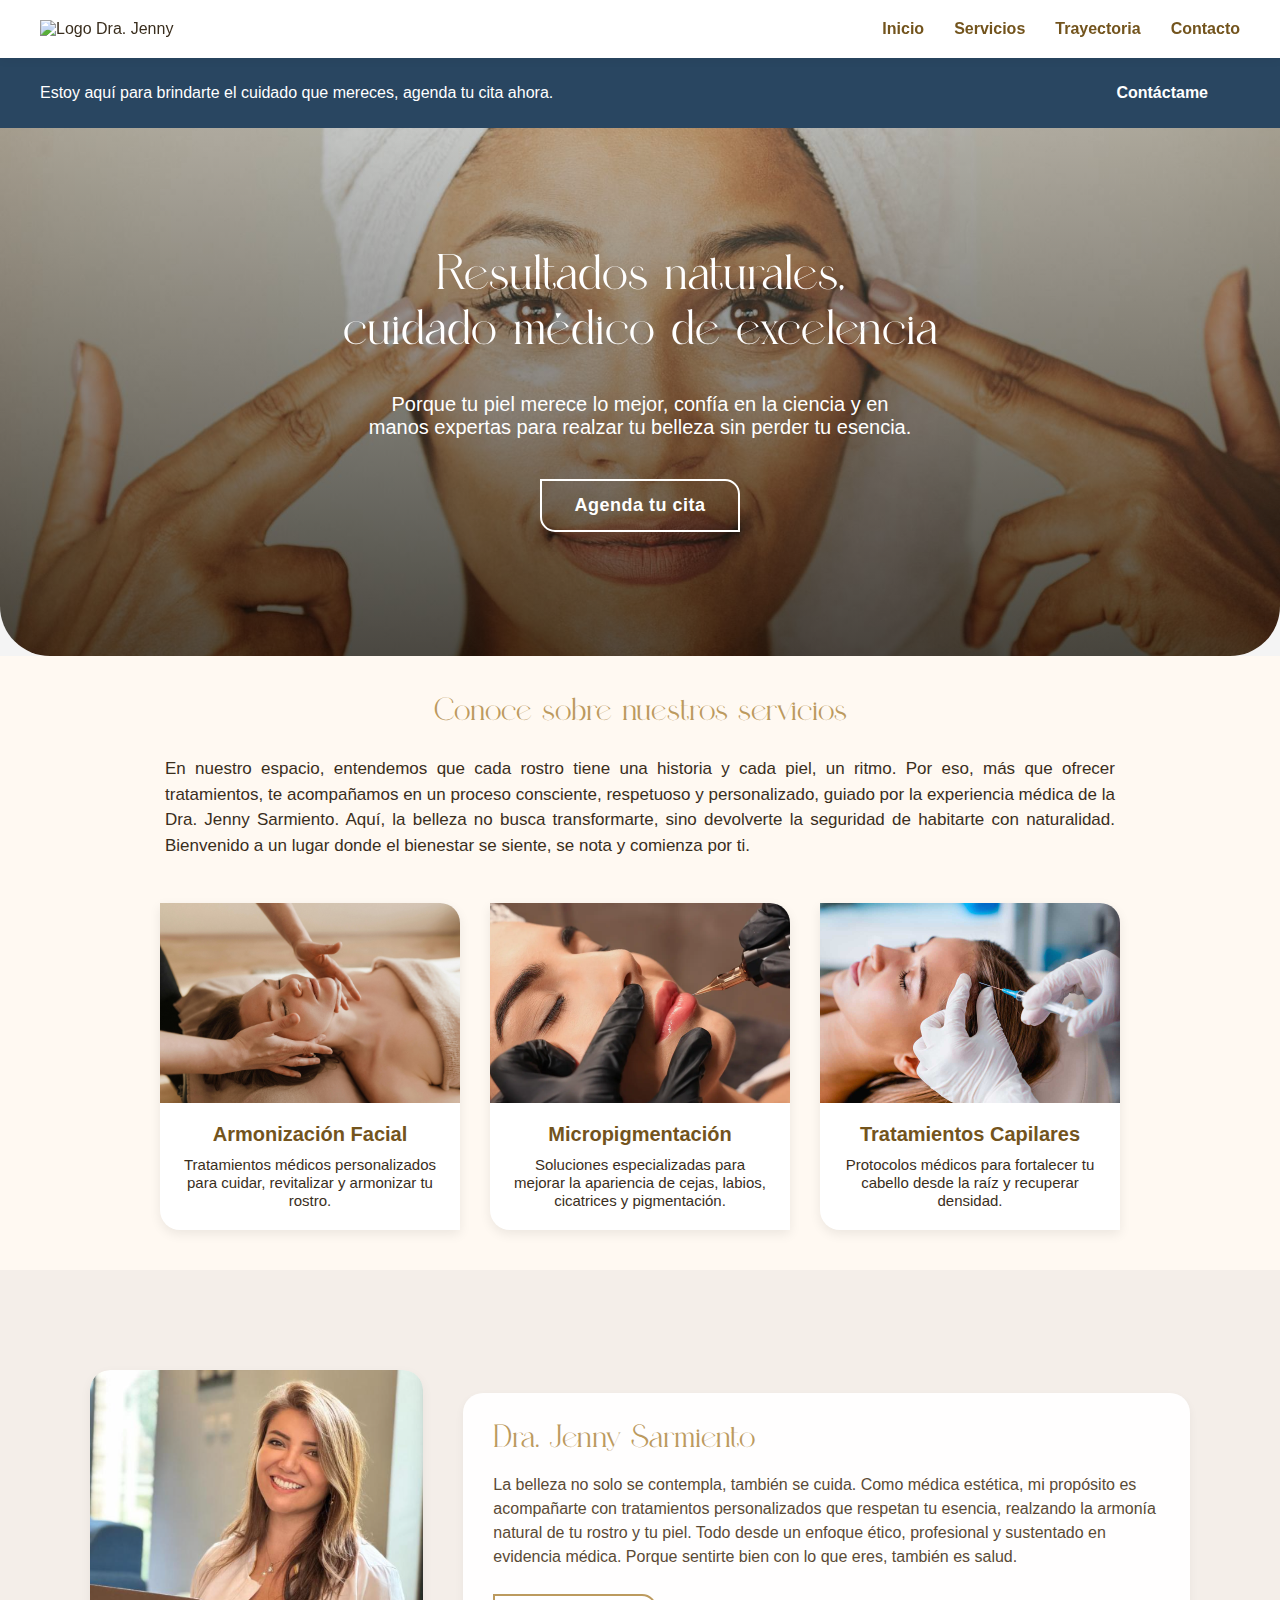
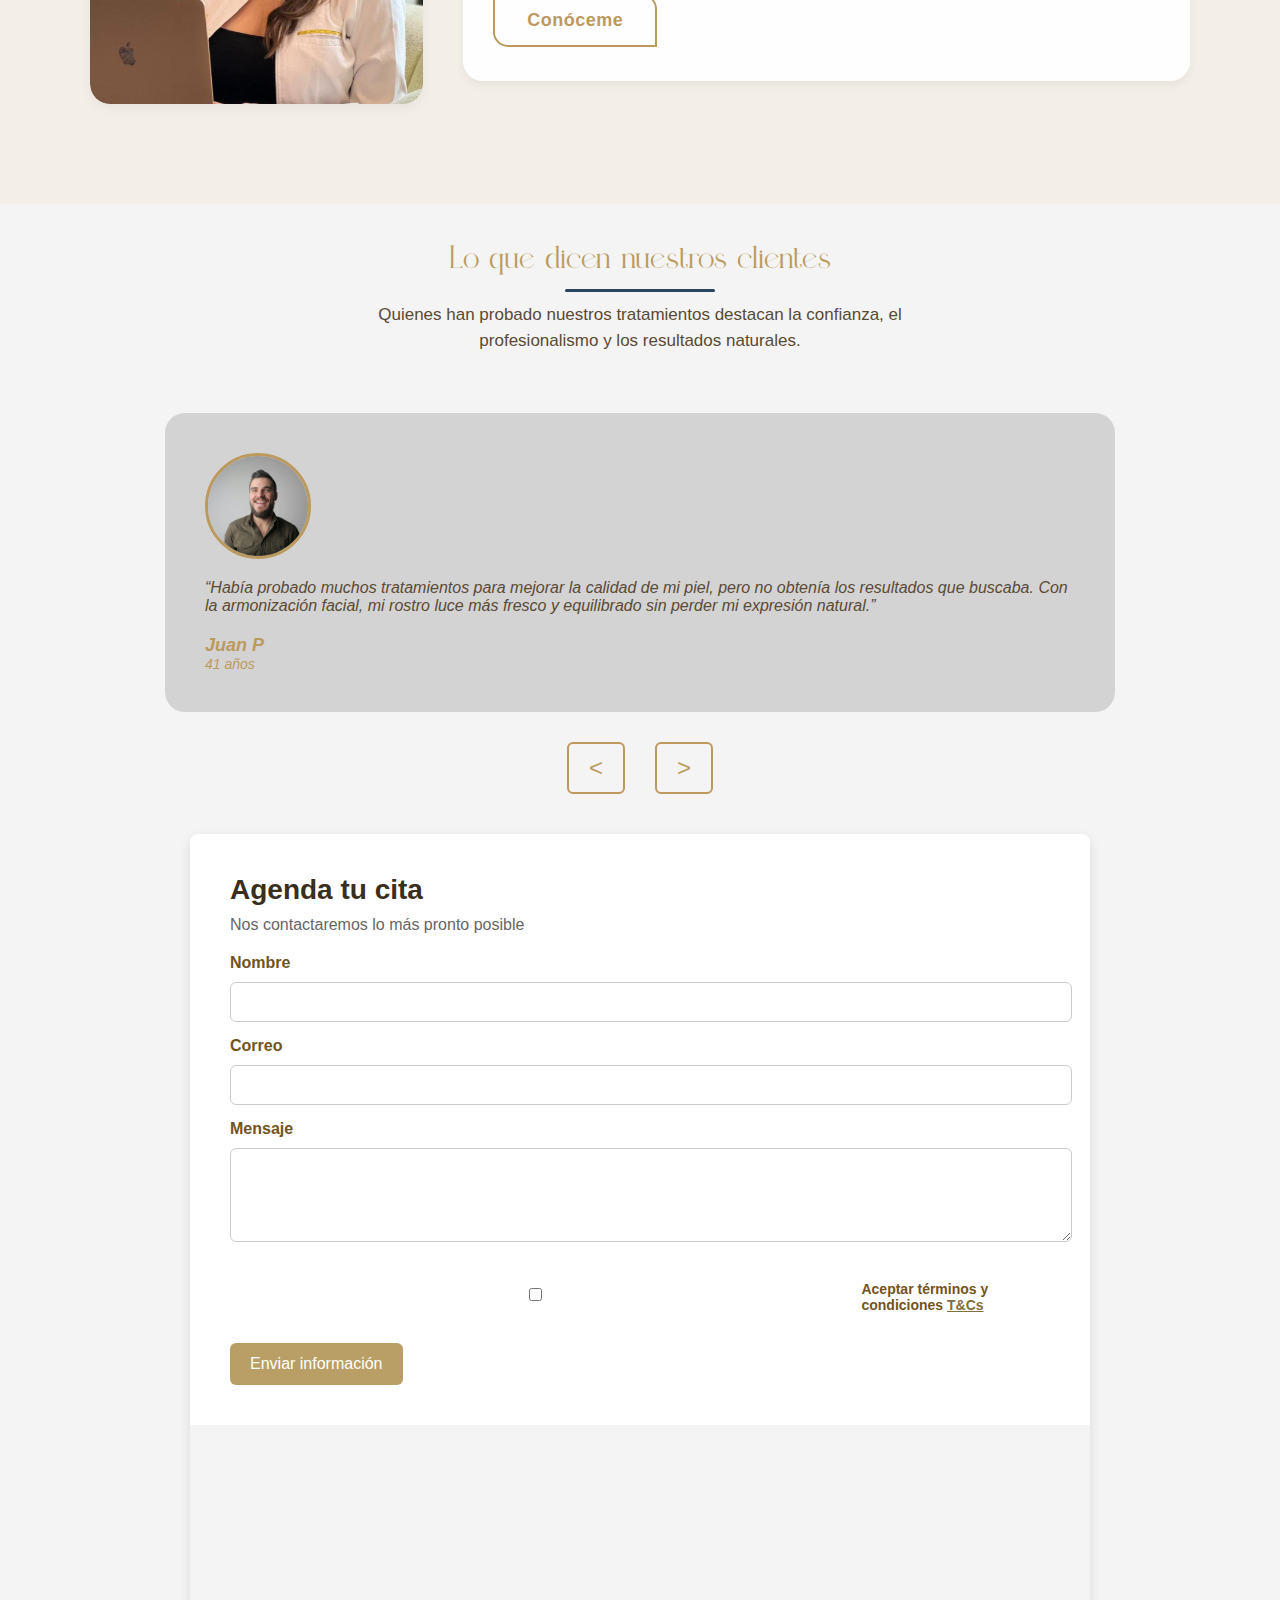
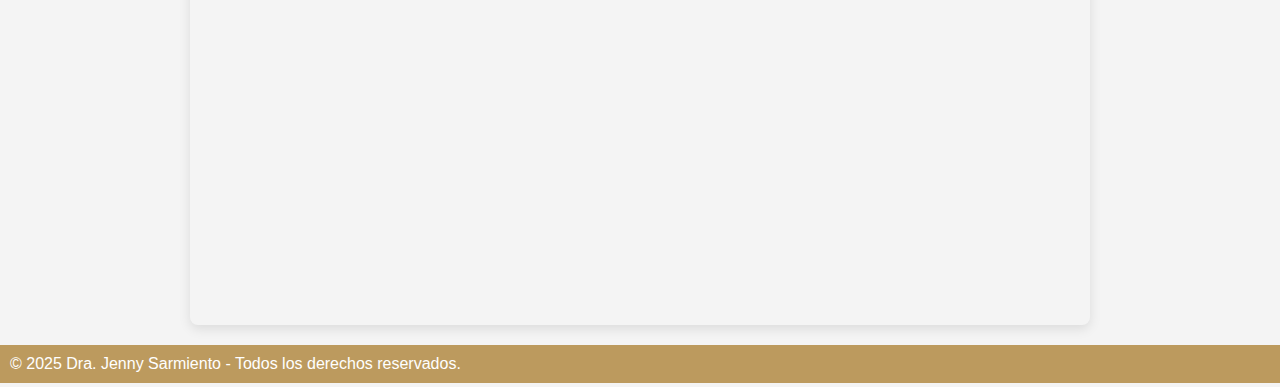
==== commit 722c0513: "Index.html" ====
--- a/Index.html
+++ b/Index.html
@@ -11,7 +11,7 @@
     <!-- encabezado -->
   <header class="header">
     <div class="logo">
-      <img src="img/logo1.png" alt="Logo Dra. Jenny" />
+      <img src="img/img1.jpg" alt="Logo Dra. Jenny" />
     </div>
     <input type="checkbox" id="menu-toggle" />
     <label for="menu-toggle" class="menu-icon">
@@ -95,7 +95,7 @@
 <section class="sobre-mi">
   <div class="wrapper">
     <div class="img2">
-      <img src="img/img5.png" alt="Dra. Jenny Sarmiento">
+      <img src="Img/img5.png" alt="Dra. Jenny Sarmiento">
     </div>
     <div class="text-box">
       <h2>Dra. Jenny Sarmiento</h2>
@@ -200,4 +200,4 @@
 
 <script src="js/main.js"></script>
 </body>
-</html>+</html>
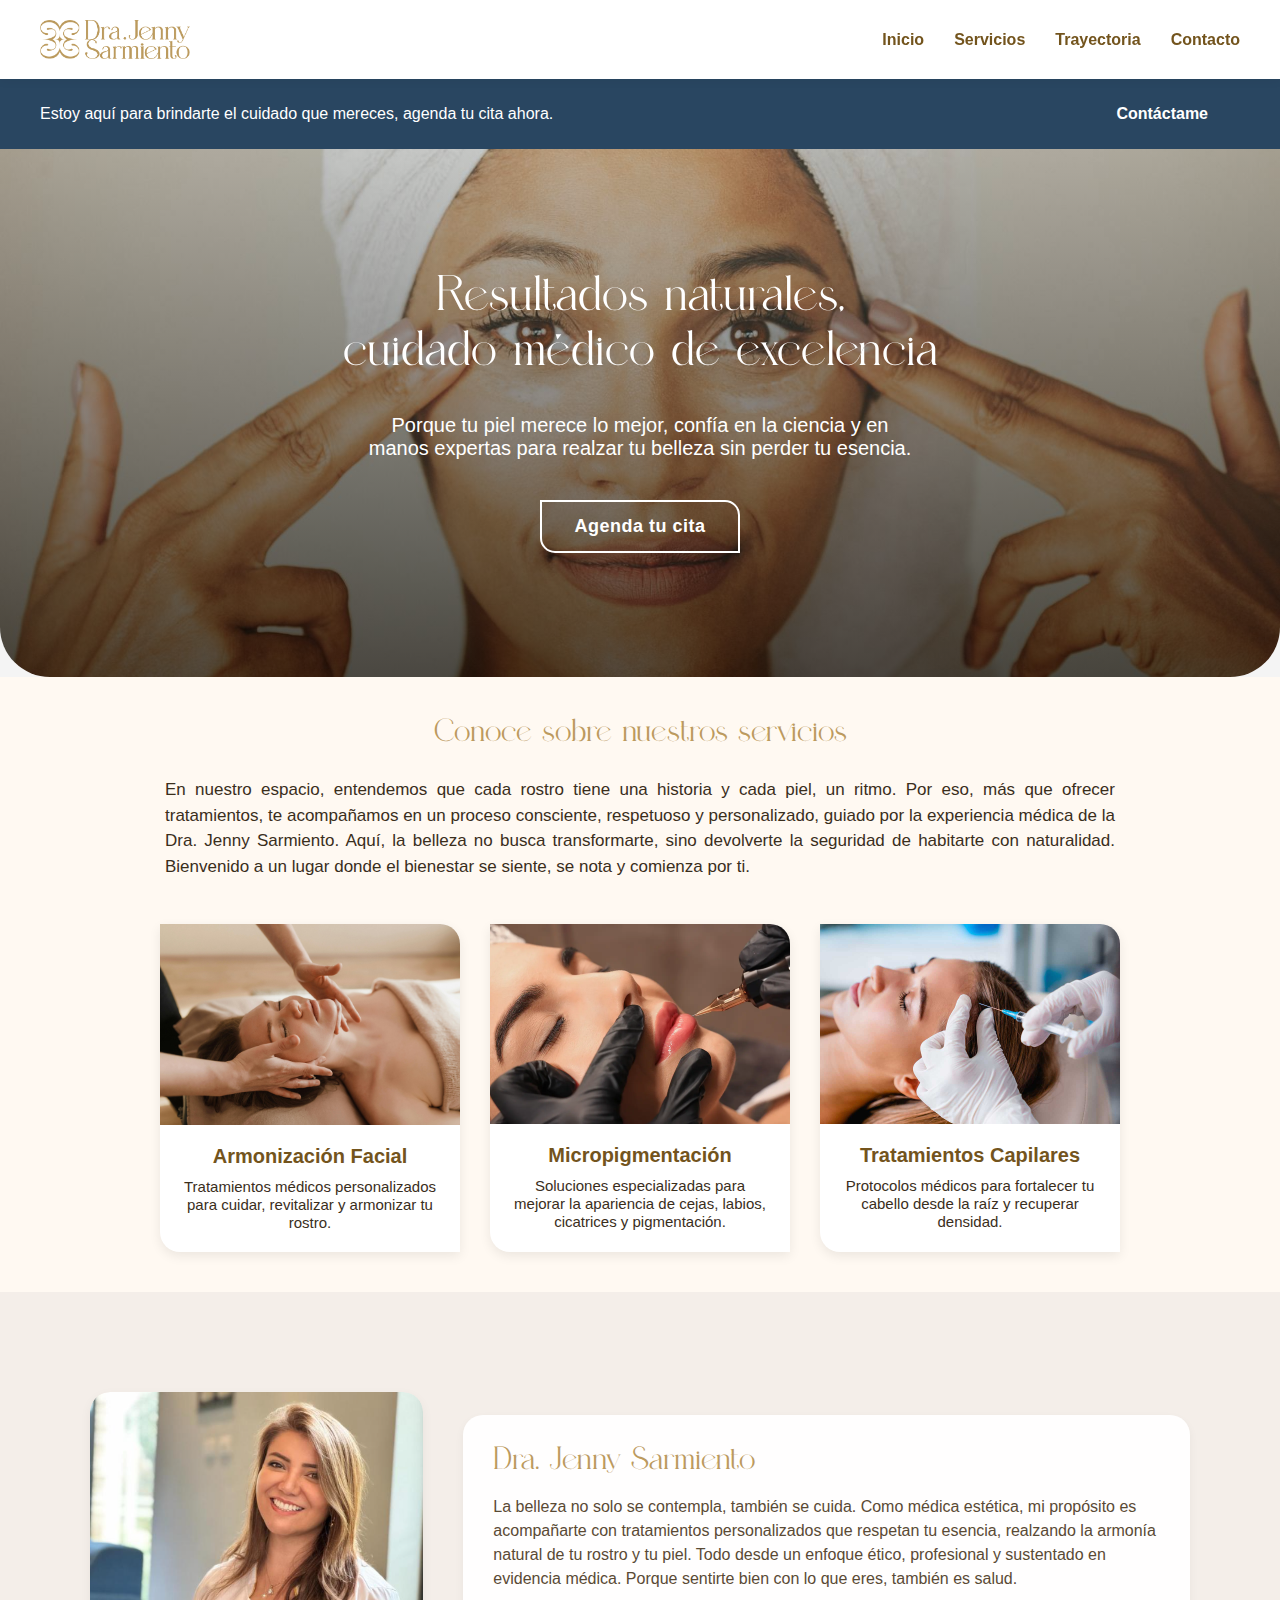
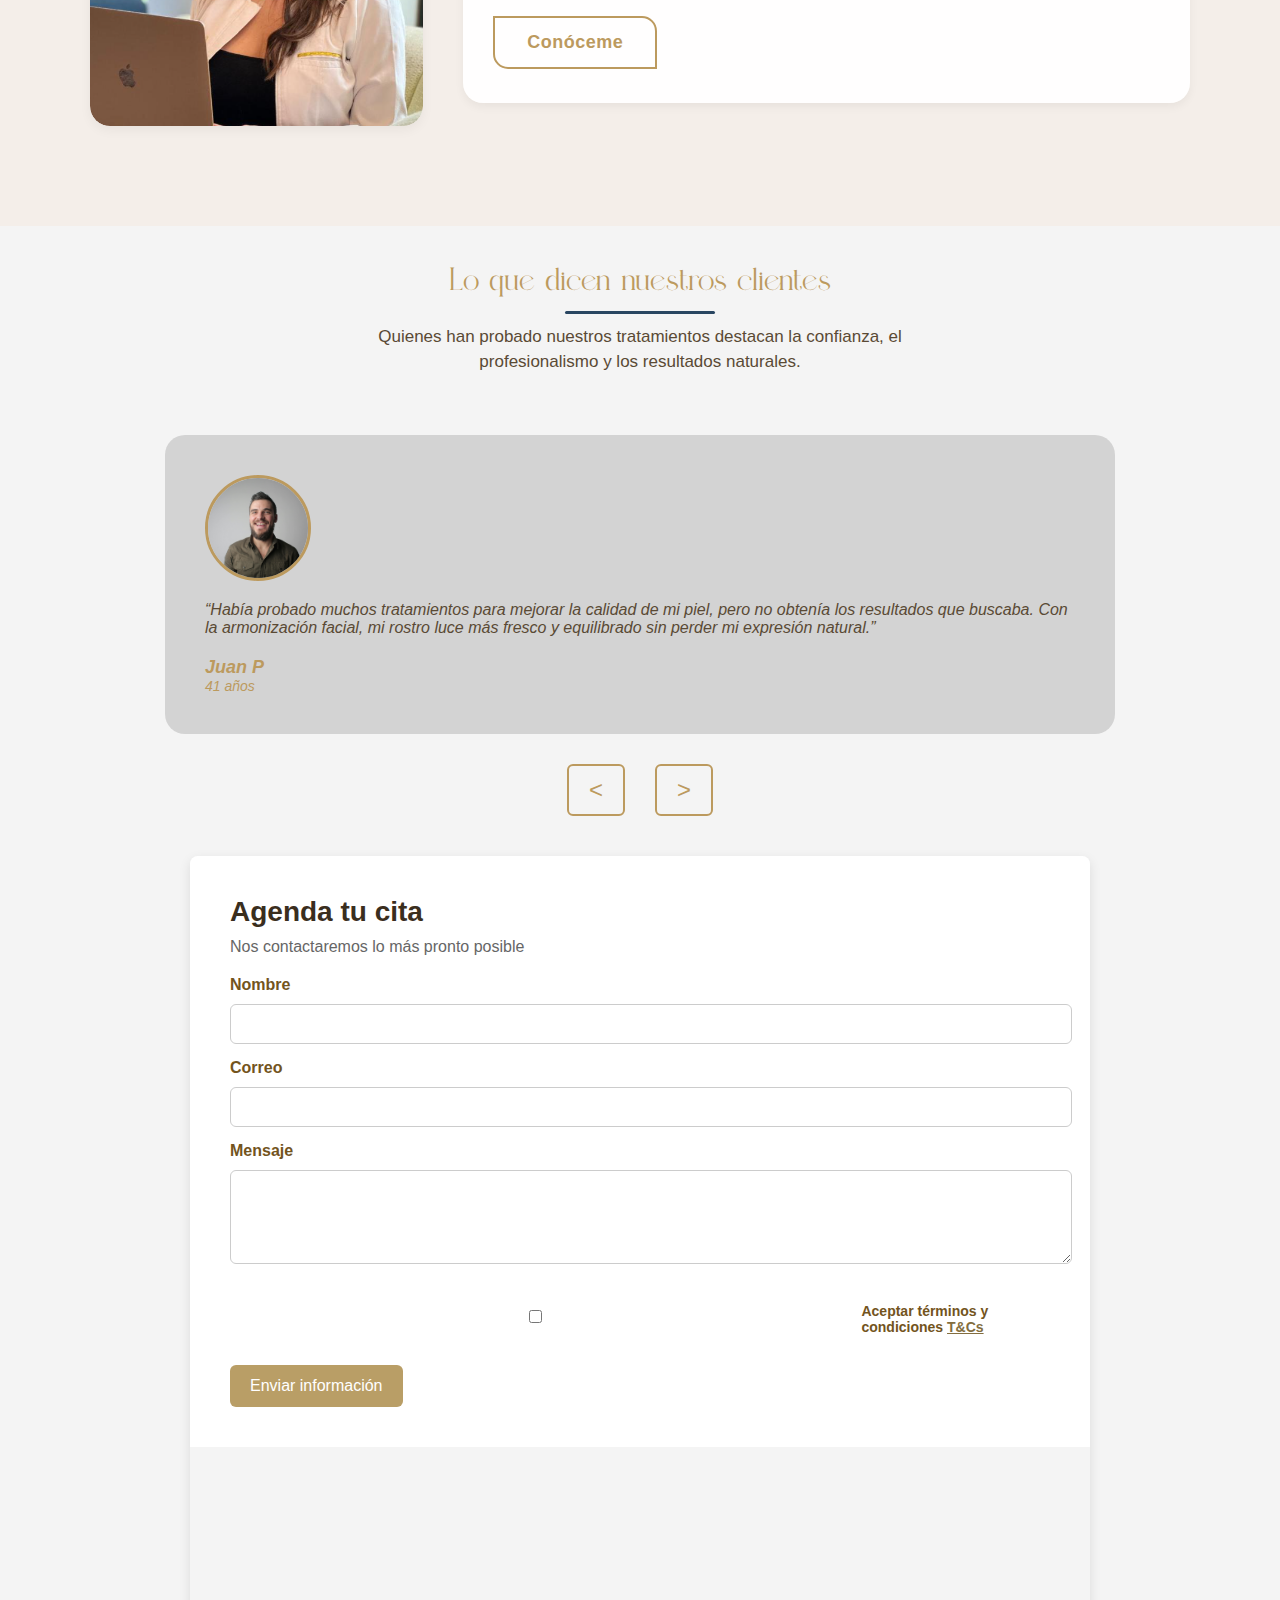
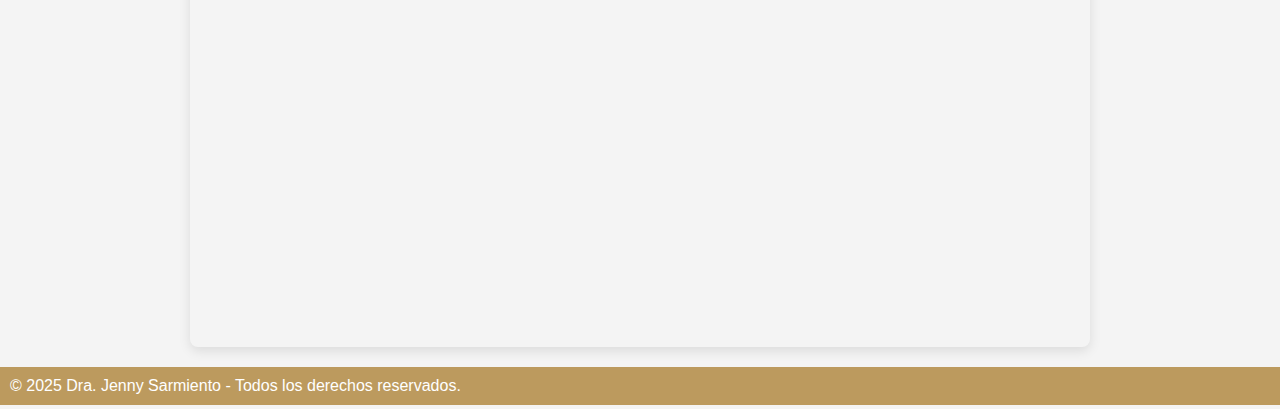
==== commit 9c3e0153: "Index.html" ====
--- a/Index.html
+++ b/Index.html
@@ -11,11 +11,11 @@
     <!-- encabezado -->
   <header class="header">
     <div class="logo">
-      <img src="img/img1.jpg" alt="Logo Dra. Jenny" />
+      <img src="Img/logo1.png" alt="Logo Dra. Jenny" />
     </div>
     <input type="checkbox" id="menu-toggle" />
     <label for="menu-toggle" class="menu-icon">
-      <img src="img/icono.png" alt="Menú" />
+      <img src="Img/icono.png" alt="Menú" />
     </label>
     <nav class="nav-menu">
       <ul>
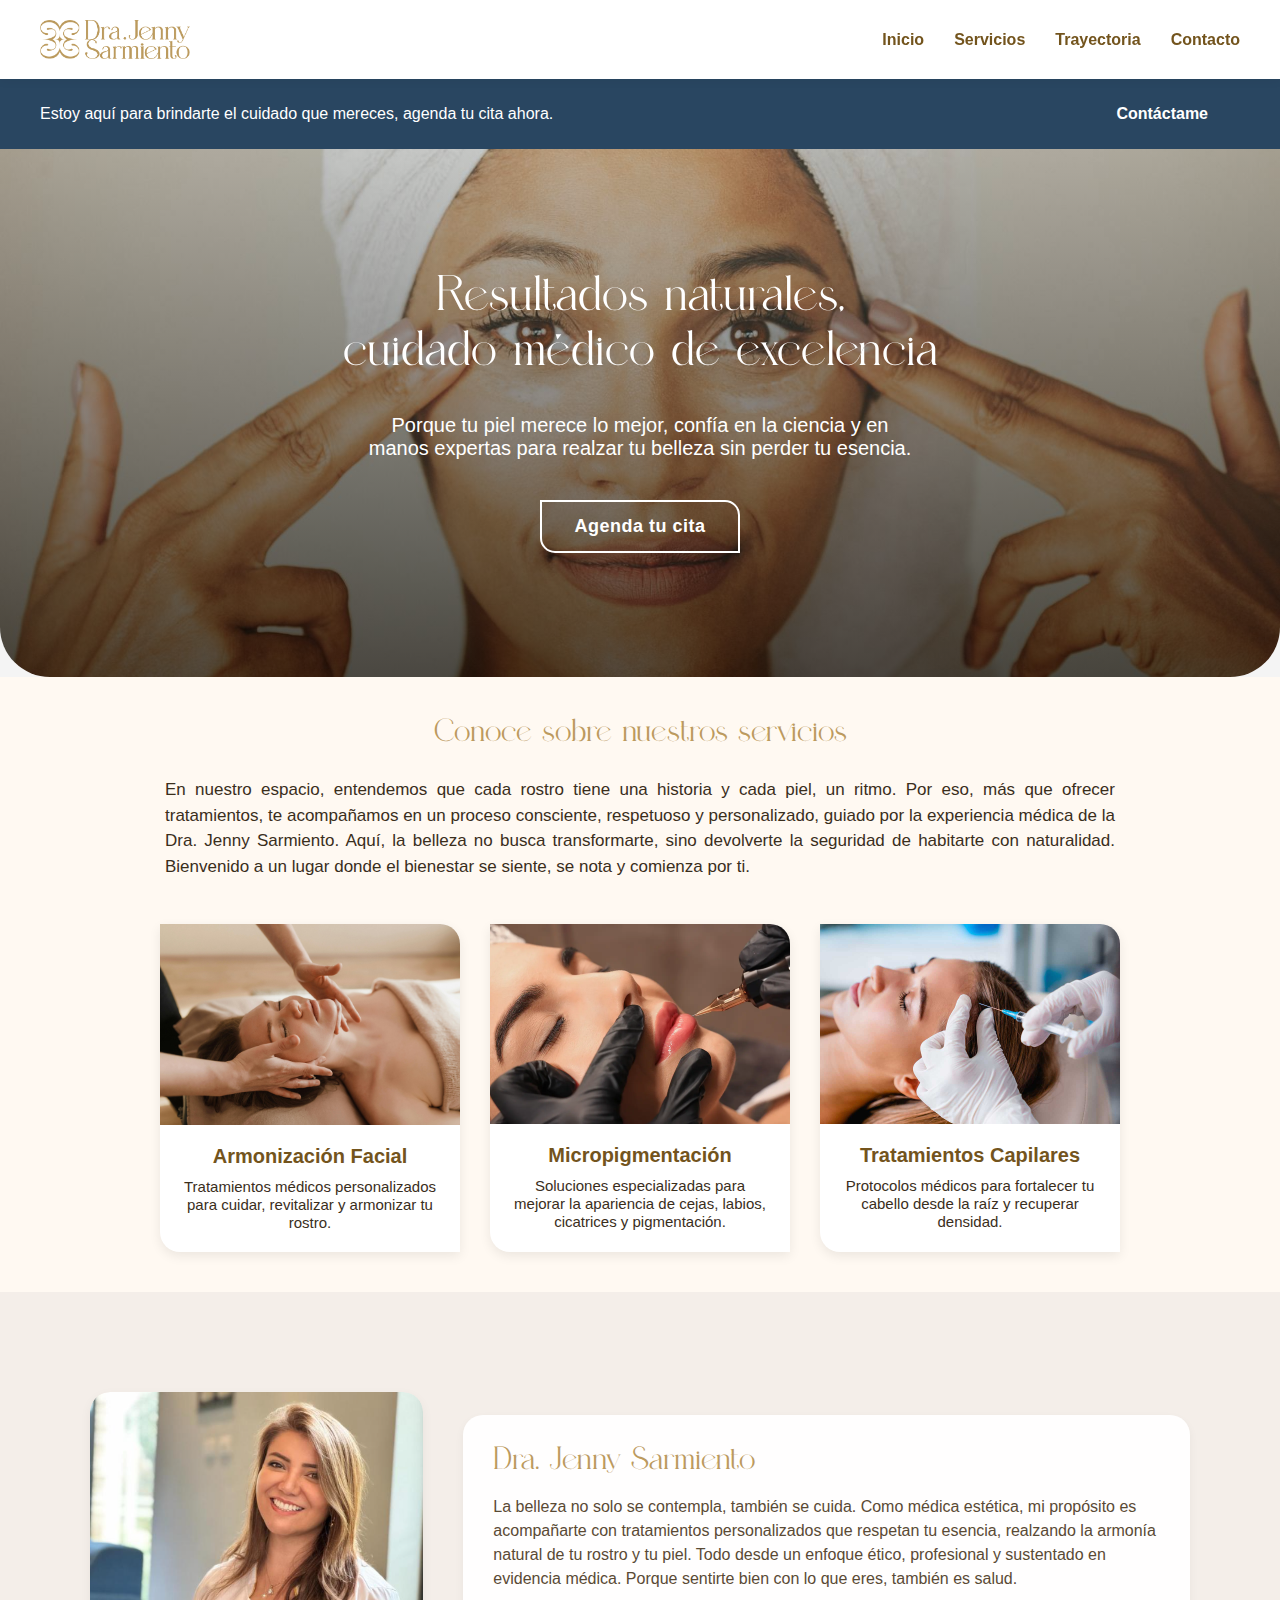
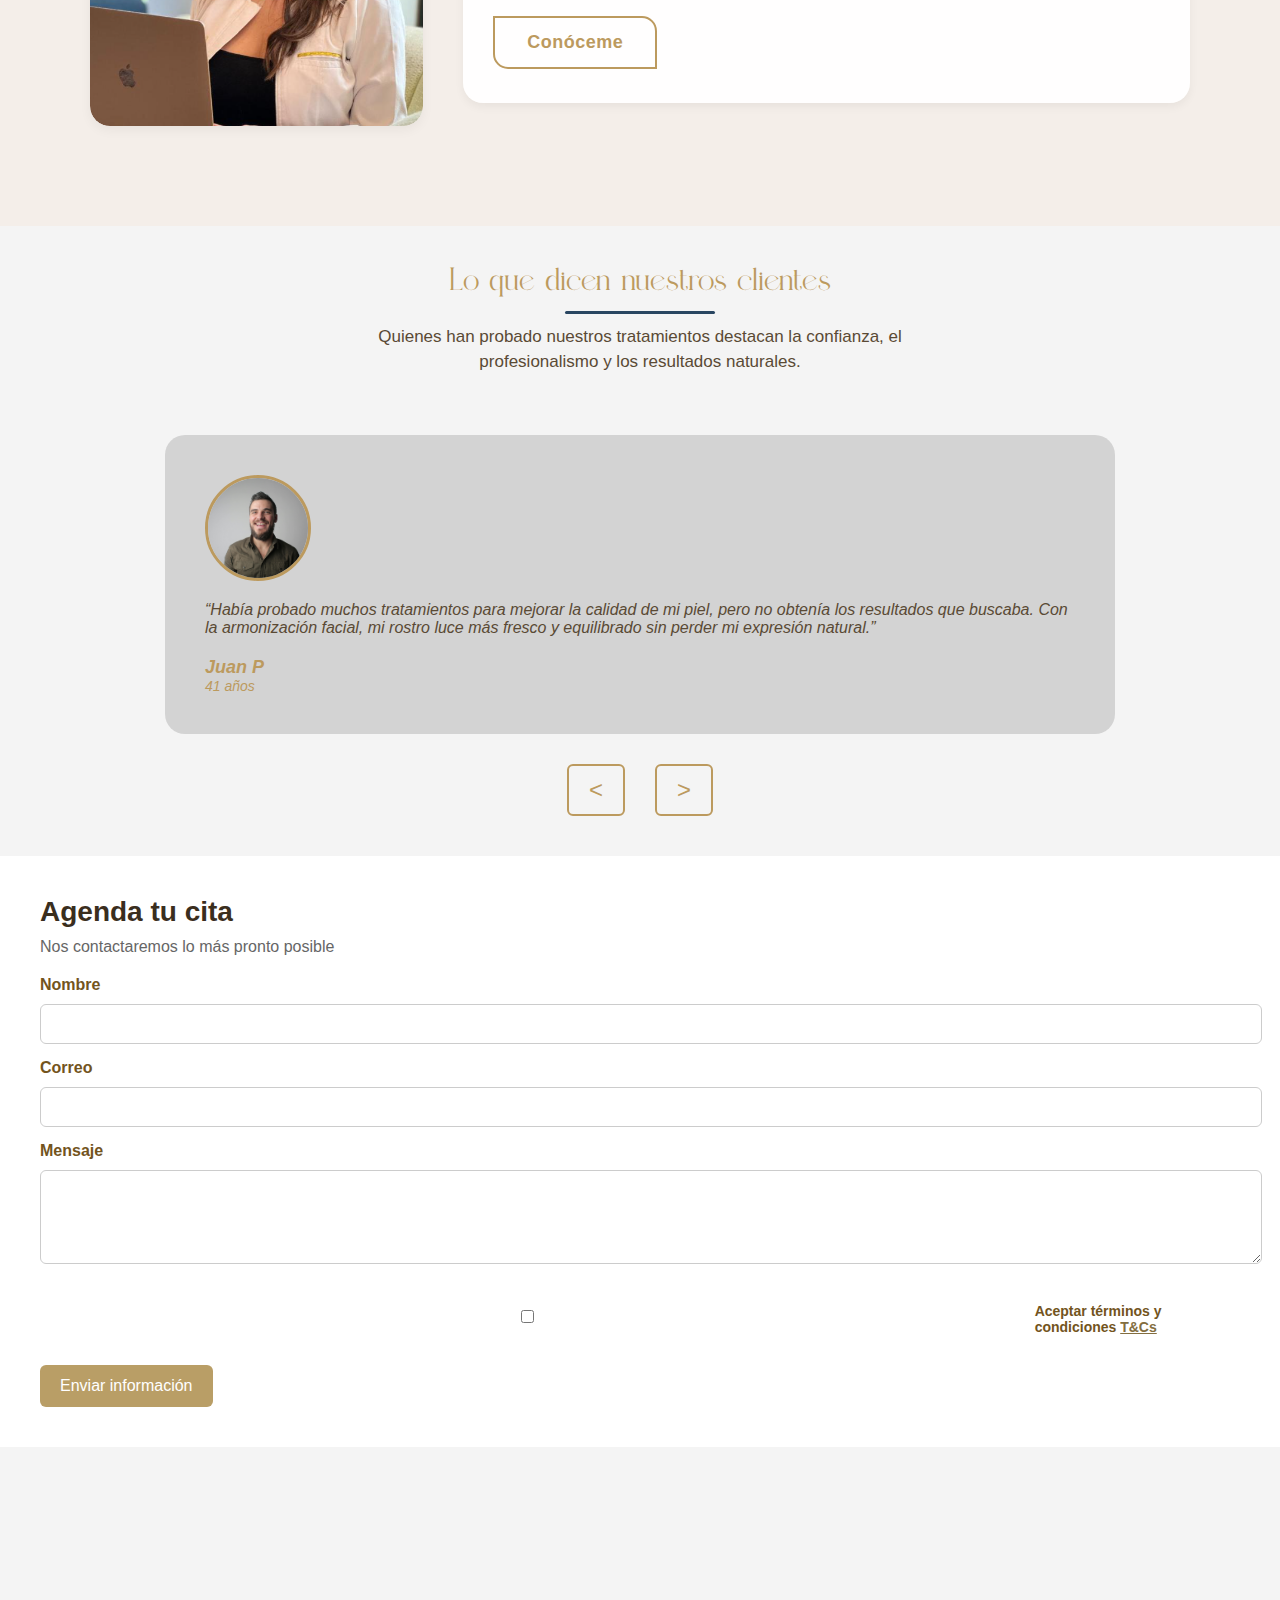
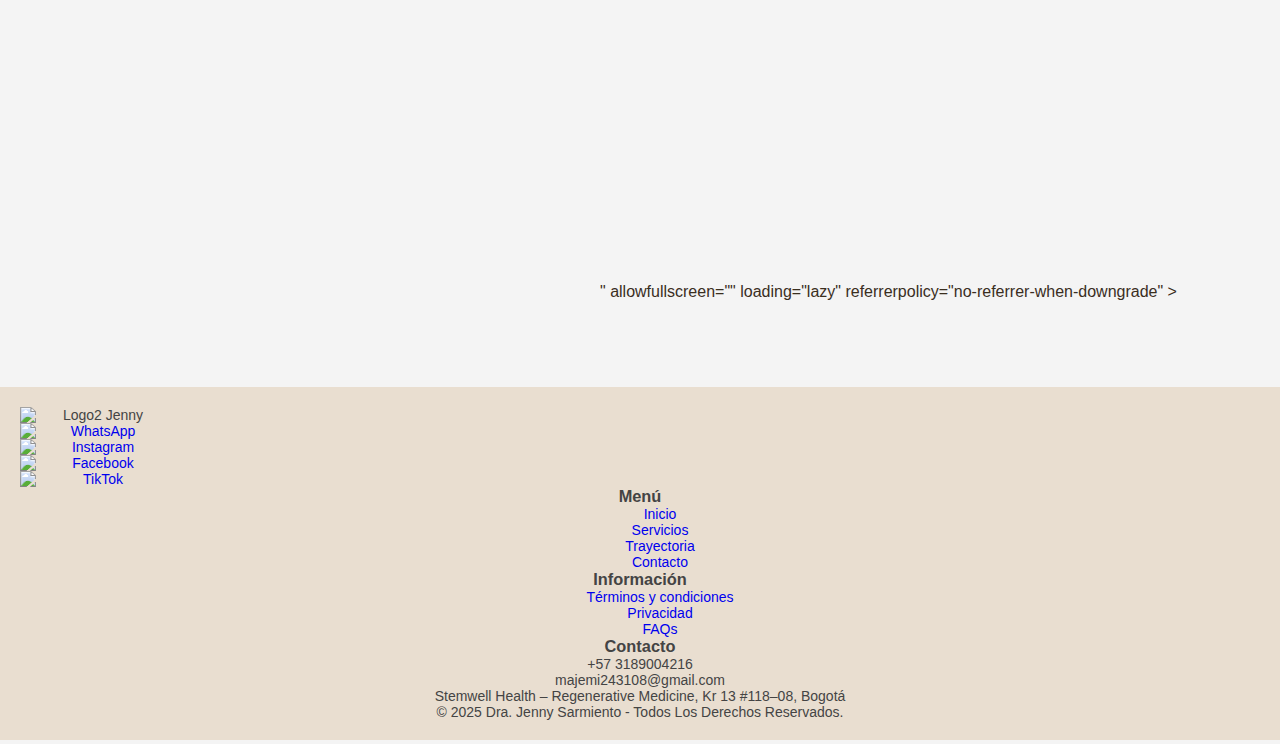
==== commit 20fddafa: "Index.html" ====
--- a/Index.html
+++ b/Index.html
@@ -91,7 +91,7 @@
     </div>
   </div>
 </section>
-<!-- sobre mi -->
+<!-- Trayectoria -->
 <section class="sobre-mi">
   <div class="wrapper">
     <div class="img2">
@@ -108,7 +108,7 @@
     </div>
   </div>
 </section>
-<!-- testimonios 1-->
+<!-- testimonios -->
 <section class="testimonios">
   <h2>Lo que dicen nuestros clientes</h2>
   <hr class="linea-elegante">
@@ -116,8 +116,10 @@
     y los resultados naturales.</p>
   <div class="carousel-container">
     <div class="carousel-track">
+<!-- testimonio 1 -->        
       <div class="testimonio">
         <img src="Img/avatar1.jpg" alt="Juan P">
+          <div class="contenido-texto">
         <blockquote>
           “Había probado muchos tratamientos para mejorar la calidad de mi piel, pero no obtenía los
            resultados que buscaba. Con la armonización facial, mi rostro luce más fresco y equilibrado 
@@ -126,9 +128,11 @@
         <p class="nombre">Juan P</p>
         <p class="edad">41 años</p>
       </div>
-<!-- testimonios 2-->
+     </div>
+<!-- testimonio 2-->
       <div class="testimonio">
         <img src="Img/avatar2.jpg" alt="Laura R">
+          <div class="contenido-texto">
         <blockquote>
           “Siempre fui insegura con mis cejas, pero después de la micropigmentación con la Dra. Jenny,
            mi rostro se ve más expresivo y definido. Es la mejor decisión que he tomado.”
@@ -136,9 +140,11 @@
         <p class="nombre">Laura R</p>
         <p class="edad">58 años</p>
       </div>
-<!-- testimonios 3-->
+      </div>
+<!-- testimonio 3-->
       <div class="testimonio">
         <img src="Img/avatar3.jpg" alt="Carla M">
+          <div class="contenido-texto">
         <blockquote>
           “Me encantó el trato personalizado. Me explicaron todo con detalle y el resultado fue increíble.
            Me siento más segura de mí misma.”
@@ -146,58 +152,89 @@
         <p class="nombre">Carla M</p>
         <p class="edad">36 años</p>
       </div>
-    </div>
-  </div>
+     </div>
+    </div>
+   </div>
 <!-- Botones abajo -->
   <div class="carousel-controls">
     <button class="btn-prev"><</button>
     <button class="btn-next">></button>
   </div>
 </section>
-<!-- form -->
-<div class="container">
-    <div class="form-container">
-      <h2>Agenda tu cita</h2>
-      <p>Nos contactaremos lo más pronto posible</p>
-      <form action="forms.php" method="POST">
-        <label for="nombre">Nombre</label>
-        <input type="text" id="nombre" name="nombre" required />
+<!-----form ------>
+    <div class="contact-wrapper">
+  <div class="form-container">
+    <h2>Agenda tu cita</h2>
+    <p>Nos contactaremos lo más pronto posible</p>
+    <form action="forms.php" method="POST">
+      <label for="nombre">Nombre</label>
+      <input type="text" id="nombre" name="nombre" required />
 
-        <label for="correo">Correo</label>
-        <input type="email" id="correo" name="correo" required />
+      <label for="correo">Correo</label>
+      <input type="email" id="correo" name="correo" required />
 
-        <label for="mensaje">Mensaje</label>
-        <textarea id="mensaje" name="mensaje" rows="4" required></textarea>
+      <label for="mensaje">Mensaje</label>
+      <textarea id="mensaje" name="mensaje" rows="4" required></textarea>
 
-        <div class="checkbox">
-          <input type="checkbox" id="terminos" name="terminos" required />
-          <label for="terminos">
-            Aceptar términos y condiciones
-            <a href="#" target="_blank">T&Cs</a>
-          </label>
-        </div>
-
-        <button type="submit">Enviar información</button>
-      </form>
-    </div>
-
-    <div class="map-container">
-      <iframe
-        src="https://www.google.com/maps/embed?pb=!1m18!1m12!1m3!1d3976.663177307184!2d-74.0523544250244!3d4.693035741662996!2m3!1f0!2f0!3f0!3m2!1i1024!2i768!4f13.1!3m3!1m2!1s0x8e3f9a60b25f7c09%3A0xa24e36a7b4e27e37!2sCaf%C3%A9%20Niebla%20116!5e0!3m2!1ses!2sco!4v1713112123456"
-        width="100%"
-        height="100%"
-        style="border:0;"
-        allowfullscreen=""
-        loading="lazy"
-        referrerpolicy="no-referrer-when-downgrade"
-      ></iframe>
-    </div>
-  </div>
-
-<footer>
-    <p>&copy; 2025 Dra. Jenny Sarmiento - Todos los derechos reservados.</p>
+      <div class="checkbox">
+        <input type="checkbox" id="terminos" name="terminos" required />
+        <label for="terminos">
+          Aceptar términos y condiciones
+          <a href="#" target="_blank">T&Cs</a>
+        </label>
+      </div>
+      <button type="submit">Enviar información</button>
+    </form>
+  </div>
+  <div class="map-container">
+    <iframe
+      src="https://www.google.com/maps/embed?pb=!1m18!1m12!1m3!1d3976.418204277081!2d-74.04243187502067!3d4.697177545277824!2m3!1f0!2f0!3f0!3m2!1i1024!2i768!4f13.1!3m3!1m2!1s0x8e3f9ab093c96367%3A0x75a977635ce6b120!2sStemwell%20Health%20-%20Regenerative%20Medicine!5e0!3m2!1ses!2sco!4v1744982834511!5m2!1ses!2sco" width="600" height="450" style="border:0;" allowfullscreen="" loading="lazy" referrerpolicy="no-referrer-when-downgrade"></iframe>"
+      allowfullscreen=""
+      loading="lazy"
+      referrerpolicy="no-referrer-when-downgrade"
+    ></iframe>
+  </div>
+</div>
+<!----- footer ----->
+<footer class="footer">
+  <div class="footer-container">
+    <div class="footer-column logo">
+      <img src="img/logo2.png" alt="Logo2 Jenny " />
+      <div class="social-icons">
+        <a href="https://api.whatsapp.com/send/?phone=3189004216&text&type=phone_number&app_absent=0"><img src="img/icono2.png" alt="WhatsApp" /></a>
+        <a href="https://www.instagram.com/drajennysarmiento_/#"><img src="img/icono3.png" alt="Instagram" /></a>
+        <a href="https://web.facebook.com/jenny.a.sarmiento.9?_rdc=1&_rdr#"><img src="img/icono4.png" alt="Facebook" /></a>
+        <a href="https://www.tiktok.com/@drajennysarmiento"><img src="img/icono5.png" alt="TikTok" /></a>
+      </div>
+    </div>
+    <div class="footer-column">
+      <h3>Menú</h3>
+      <ul>
+        <li><a href="Index.html">Inicio</a></li>
+        <li><a href="#servicios">Servicios</a></li>
+        <li><a href="html/trayectoria.html">Trayectoria</a></li>
+        <li><a href="html/Contacto.html">Contacto</a></li>
+      </ul>
+    </div>
+    <div class="footer-column">
+      <h3>Información</h3>
+      <ul>
+        <li><a href="html/tyc.html">Términos y condiciones</a></li>
+        <li><a href="html/privacidad.html">Privacidad</a></li>
+        <li><a href="html/faqs.html">FAQs</a></li>
+      </ul>
+    </div>
+    <div class="footer-column">
+      <h3>Contacto</h3>
+      <p>+57 3189004216</p>
+      <p>majemi243108@gmail.com</p>
+      <p>Stemwell Health – Regenerative Medicine, Kr 13 #118–08, Bogotá</p>
+    </div>
+  </div>
+  <div class="footer-copy">
+    <p>© 2025 Dra. Jenny Sarmiento - Todos Los Derechos Reservados.</p>
+  </div>
 </footer>
-
 <script src="js/main.js"></script>
 </body>
 </html>
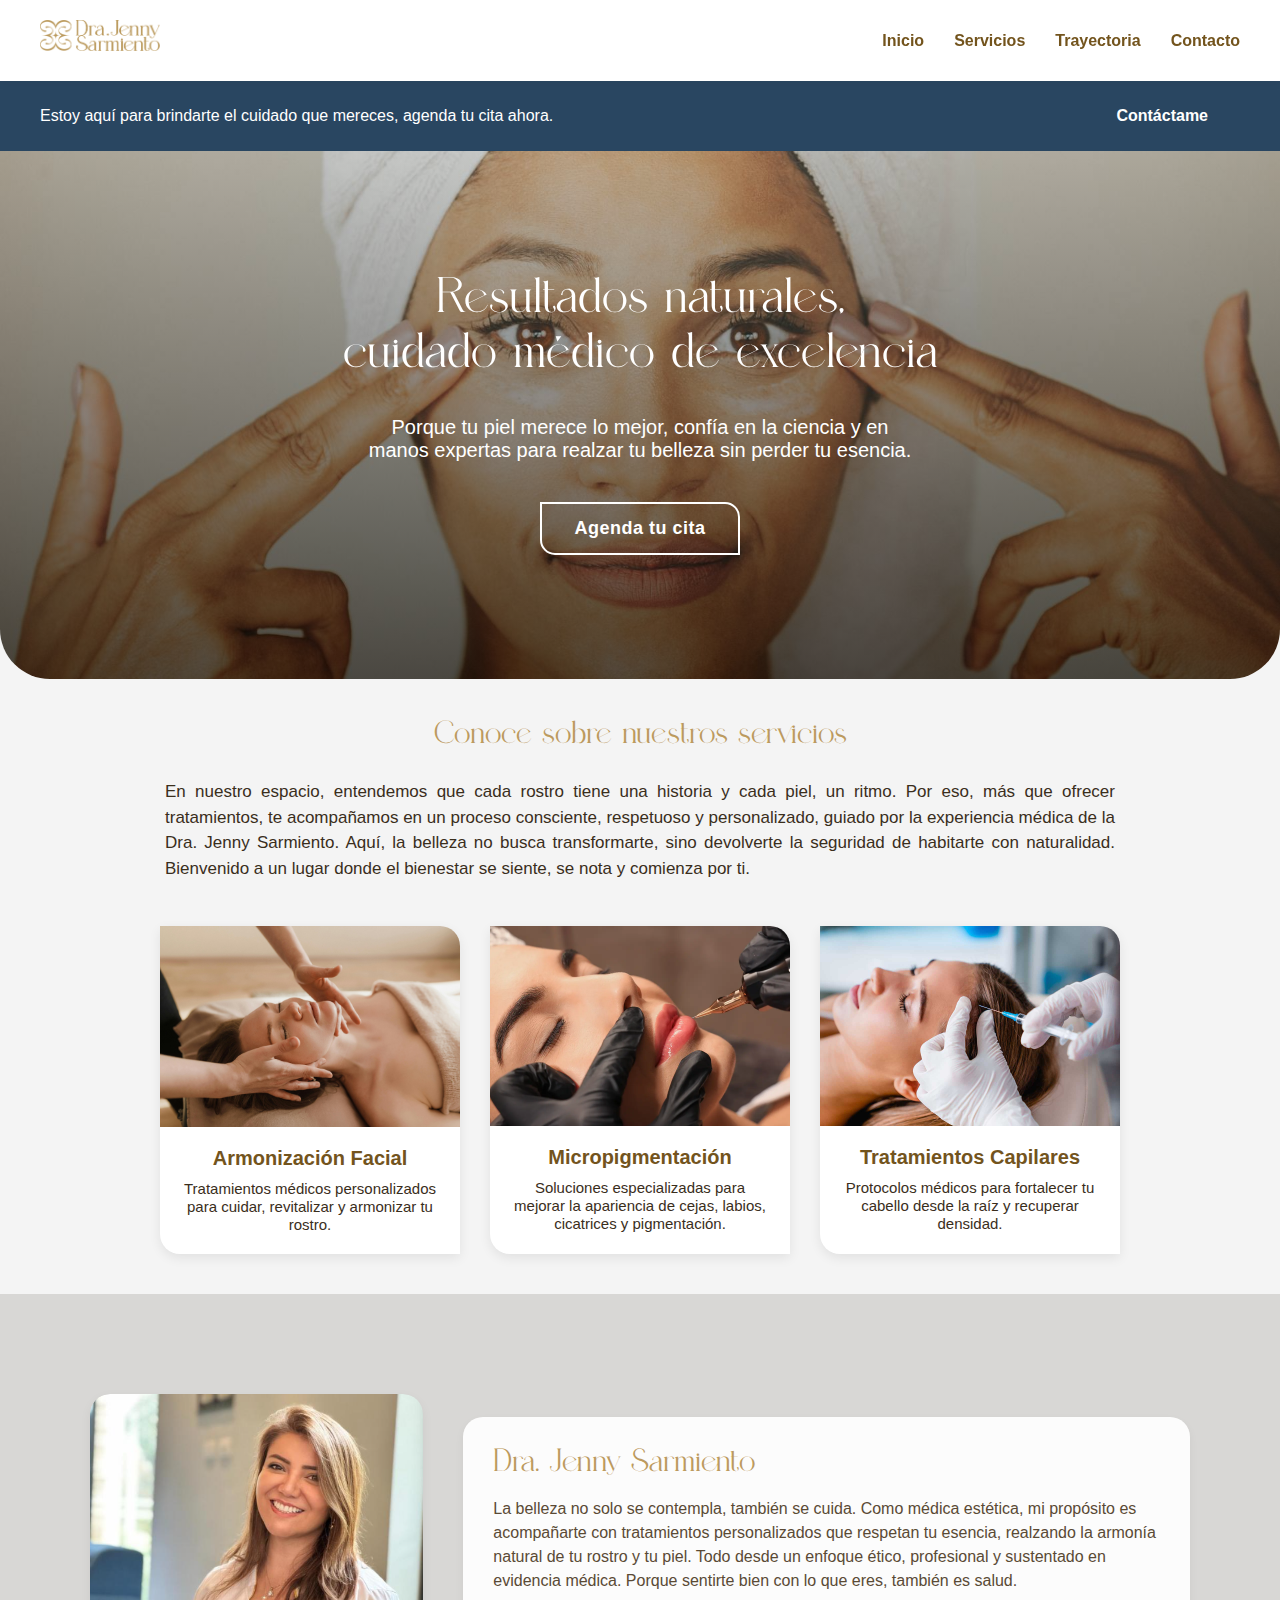
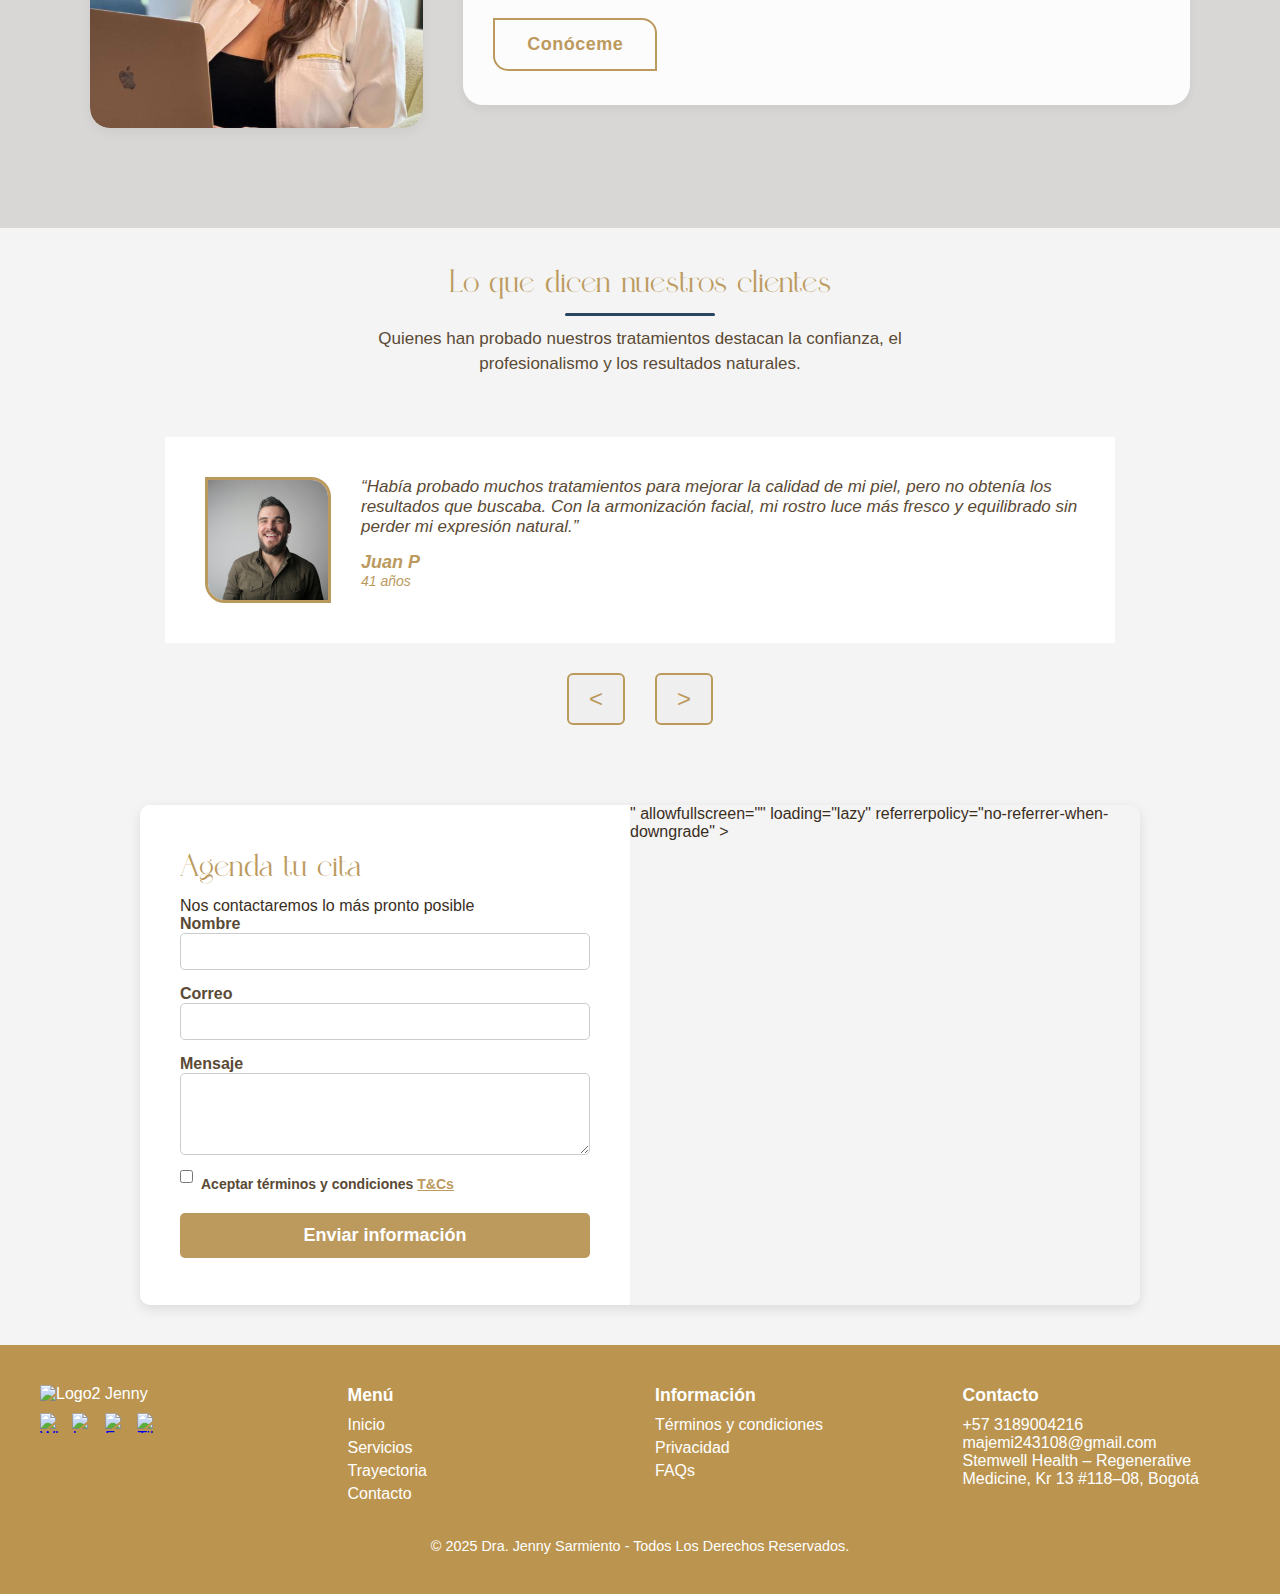
==== commit 223d36b9: "Index.html" ====
--- a/Index.html
+++ b/Index.html
@@ -180,7 +180,7 @@
         <input type="checkbox" id="terminos" name="terminos" required />
         <label for="terminos">
           Aceptar términos y condiciones
-          <a href="#" target="_blank">T&Cs</a>
+          <a href="html/tyc.html" target="_blank">T&Cs</a>
         </label>
       </div>
       <button type="submit">Enviar información</button>
--- a/styles.css
+++ b/styles.css
@@ -217,10 +217,9 @@
 .btn:hover::after {
   transform: skewX(-45deg) scaleX(1);
 }
-/* -------------------- SERVICIOS -------------------- */
+/* -------------------- servicios -------------------- */
 .servicios {
   padding: 40px;
-  background-color: #fff9f2;
   text-align: center;
 }
 .contenedor-servicios {
@@ -277,9 +276,9 @@
   color: #3a2e1c;
   line-height: 1.2;
 }
-/* -------------------- SOBRE MI -------------------- */
+/* -------------------- trayectoria -------------------- */
 .sobre-mi {
-  background-color: #f4eee9;
+  background-color: #d8d7d5;
   padding: 100px 40px;
   position: relative;
   background-image: url('Img/Fondo.jpg');
@@ -380,11 +379,11 @@
 }
 .linea-elegante {
   border: none;
+  border-radius: 2px;
   height: 3px;
   background-color: #294661;
   width: 150px;
   margin: 10px auto;
-  border-radius: 2px;
 }
 .intro {
   font-size: 17px;
@@ -403,39 +402,42 @@
   transition: transform 0.5s ease-in-out;
 }
 .testimonio {
-  min-width: 100%;
-  box-sizing: border-box;
-  background-color: #d3d3d3;
-  border-radius: 20px;
+  min-width: 92%;
+  display: flex;
+  gap: 30px;
+  background-color: #ffffff;
   padding: 40px;
+  align-items: flex-start;
+  flex-wrap: wrap;
+  text-align: left;
 }
 .testimonio img {
-  width: 100px;
-  height: 100px;
-  border-radius: 50%;
+  width: 120px;
+  height: 120px;
   object-fit: cover;
-  margin-bottom: 20px;
-  border: 3px solid  #BC9A5E;
-}
-blockquote {
+  border: 3px solid #BC9A5E;
+  border-radius: 0 20px;
+  flex-shrink: 0;
+}
+.contenido-texto {
+  flex: 1;
+}
+.contenido-texto blockquote {
   font-style: italic;
-  font-size: 16px;
+  font-size: 17px;
   color: #5a4a35;
-  margin: 0 auto 20px;
-  text-align: left;
-}
-.nombre {
+  margin: 0 0 15px;
+}
+.contenido-texto .nombre {
   font-style: italic;
-  font-weight: bold;
+  font-weight: 600;
   font-size: 18px;
   color: #BC9A5E;
-  text-align: left;
-}
-.edad {
+}
+.contenido-texto .edad {
   font-style: italic;
   font-size: 14px;
   color: #BC9A5E;
-  text-align: left;
 }
 .carousel-controls {
   margin-top: 30px;
@@ -446,7 +448,6 @@
 }
 .btn-prev,
 .btn-next {
-  background-color: transparent;
   color: #BC9A5E;
   border: 2px solid #BC9A5E;
   padding: 10px 20px;
@@ -457,101 +458,164 @@
 }
 .btn-prev:hover,
 .btn-next:hover {
-  background-color:#294661;
+  background-color: #294661;
   color: #fff;
   border: none;
 }
-/* -------------------- CONTACTO -------------------- */
-.contacto {
-  padding: 80px 40px;
-  background-color: #f8f3ee;
-}
-
-.contenedor-formulario {
+/* -------------------- forms -------------------- */
+html, body {
+  margin: 0;
+  padding: 0;
+  box-sizing: border-box;
+  height: 100%;
+}
+.contact-wrapper {
   display: flex;
   flex-wrap: wrap;
-  gap: 40px;
+  max-width: 1000px;
+  height: 500px;
+  margin: 40px auto;
+  box-shadow: 0 4px 12px rgba(0,0,0,0.1);
+  border-radius: 10px;
+  overflow: hidden;
+}
+.form-container {
+  flex: 1 1 400px;
+  padding: 40px;
+  background-color: #fff;
+  display: flex;
+  flex-direction: column;
   justify-content: center;
 }
-
-form {
-  flex: 1;
-  min-width: 300px;
-}
-
-form label {
-  display: block;
-  margin-top: 20px;
+.form-container form {
+  display: flex;
+  flex-direction: column;
   font-weight: bold;
-  color: #73541D;
-}
-
-input, textarea {
-  width: 100%;
-  padding: 12px;
-  border: 1px solid #d3c4a6;
-  border-radius: 10px;
-  margin-top: 5px;
-  font-size: 16px;
-}
-
-.checkbox {
-  margin-top: 20px;
+  color: #5a4a35;
+}
+.form-container h2 {
+  margin-top: 0;
+  font-family: 'Mangro', serif;
+  font-size: 32px;
+  font-weight: 500;
+  color: #BC9A5E;
+  margin-bottom: 15px;
+}
+form input, form textarea {
+  padding: 10px;
+  margin-bottom: 15px;
+  border: 1px solid #ccc;
+  border-radius: 5px;
+}
+form .checkbox {
   display: flex;
   align-items: center;
-  gap: 10px;
   font-size: 14px;
-}
-
-.checkbox a {
-  color: #BC9A5E;
-  text-decoration: underline;
-}
-
-button[type="submit"] {
-  margin-top: 25px;
+  margin-bottom: 15px;
+}
+form .checkbox input {
+  margin-right: 8px;
+}
+form button {
   background-color: #BC9A5E;
   color: white;
-  padding: 15px 25px;
   border: none;
-  border-radius: 8px;
+  padding: 12px 20px;
+  border-radius: 5px;
+  cursor: pointer;
   font-size: 18px;
-  cursor: pointer;
-  transition: 0.3s;
-}
-
-button:hover {
-  background-color: #a88452;
-}
-
-/* -------------------- FOOTER -------------------- */
+  font-weight: bold;
+}
+form button:hover {
+  background-color: #a8874d;
+}
+.checkbox a {
+  color: #BC9A5E; 
+  text-decoration: underline;
+  font-weight: bolder;
+  transition: color 0.3s ease;
+}
+.map-container {
+  flex: 1 1 500px;
+  position: relative;
+}
+.map-container iframe {
+  position: absolute;
+  top: 0; left: 0;
+  width: 100%;
+  height: 100%;
+  border: none;
+  display: block;
+}
+/* -------------------- foteer -------------------- */
 .footer {
-  background-color: #e9ded0;
+  background-color: #bb9550;
+  color: white;
+  padding: 40px 20px;
+  font-family: 'Poppins', sans-serif;
+}
+.footer-container {
+  display: flex;
+  flex-wrap: wrap;
+  justify-content: space-between;
+  max-width: 1200px;
+  margin: auto;
+  gap: 30px;
+}
+.footer-column {
+  flex: 1 1 200px;
+}
+.footer-column h3 {
+  font-weight: bold;
+  margin-bottom: 10px;
+  font-size: 1.1em;
+}
+.footer-column ul {
+  list-style: none;
+  padding: 0;
+}
+.footer-column ul li {
+  margin-bottom: 5px;
+}
+.footer-column ul li a {
+  color: white;
+  text-decoration: none;
+}
+.footer-column ul li a:hover {
+  text-decoration: underline;
+}
+.footer-copy {
   text-align: center;
-  padding: 20px;
-  font-size: 14px;
-  color: #444;
-  margin-top: 40px;
-}
-
+  margin-top: 30px;
+  font-size: 0.9em;
+}
+.logo img {
+  width: 120px;
+  margin-bottom: 10px;
+}
+.social-icons a {
+  margin-right: 8px;
+  display: inline-block;
+}
+.social-icons img {
+  width: 20px;
+  height: 20px;
+}
 /* -------------------- ANIMACIONES -------------------- */
 .invisible {
   opacity: 0;
   transform: translateY(40px);
   transition: all 0.6s ease;
 }
-
 .visible {
   opacity: 1;
   transform: translateY(0);
 }
-
 /* -------------------- RESPONSIVE -------------------- */
 @media screen and (max-width: 600px) {
   .menu-icon {
     display: block;
   }
-
   .nav-menu {
     display: none;
     flex-direction: column;
@@ -563,119 +627,41 @@
     padding: 20px;
     box-shadow: 0 4px 10px rgba(0,0,0,0.2);
   }
-
   #menu-toggle:checked + .menu-icon + .nav-menu {
     display: flex;
   }
-
   .nav-menu ul {
     flex-direction: column;
     gap: 10px;
   }
-
   .submenu {
     position: static;
     box-shadow: none;
     background: none;
   }
-
   .submenu li {
     background-color: #f3f0ea;
     margin-top: 4px;
   }
-
   .hero-texto {
     padding: 20px;
   }
-
   .wrapper, .galeria, .contenedor-formulario {
     flex-direction: column;
     align-items: center;
   }
-}
-/*forms*/
-.container {
-    display: flex;
-    flex-wrap: wrap;
-    max-width: 900px;
-    margin: auto;
-    border-radius: 8px;
-    overflow: hidden;
-    box-shadow: 0 4px 12px rgba(0, 0, 0, 0.1);
-  }
-  
-  .form-container {
-    flex: 1 1 400px;
-    background-color: #fff;
-    padding: 40px;
-  }
-  
-  .form-container h2 {
-    font-size: 28px;
-    margin-bottom: 10px;
-  }
-  
-  .form-container p {
+  .testimonio {
+    flex-direction: column;
+    align-items: center;
+    text-align: center;
+  }
+  .contenido-texto {
+    text-align: center;
+  }
+  .testimonio img {
     margin-bottom: 20px;
-    color: #666;
-  }
-  
-  form label {
-    display: block;
-    margin-top: 15px;
-    margin-bottom: 5px;
-    font-weight: bold;
-  }
-  
-  form input[type="text"],
-  form input[type="email"],
-  form textarea {
-    width: 100%;
-    padding: 10px;
-    border: 1px solid #ccc;
-    border-radius: 6px;
-    font-size: 16px;
-  }
-  
-  .checkbox {
-    margin-top: 20px;
-    display: flex;
-    align-items: center;
-    font-size: 14px;
-  }
-  
-  .checkbox input {
-    margin-right: 10px;
-  }
-  
-  .checkbox a {
-    color: #836e40;
-    text-decoration: underline;
-  }
-  
-  button[type="submit"] {
-    margin-top: 25px;
-    background-color: #b99e66;
-    color: white;
-    padding: 12px 20px;
-    border: none;
-    border-radius: 6px;
-    font-size: 16px;
-    cursor: pointer;
-    transition: background-color 0.3s ease;
-  }
-  
-  button[type="submit"]:hover {
-    background-color: #a48851;
-  }
-  
-  .map-container {
-    flex: 1 1 500px;
-    min-height: 500px;
-  }
-footer{
-    background-color: #BC9A5E;
-    color: white;
-    padding: 10px;
-    margin-top: 20px;
-}+  }
+  .container {
+    flex-direction: column;
+  }
+}
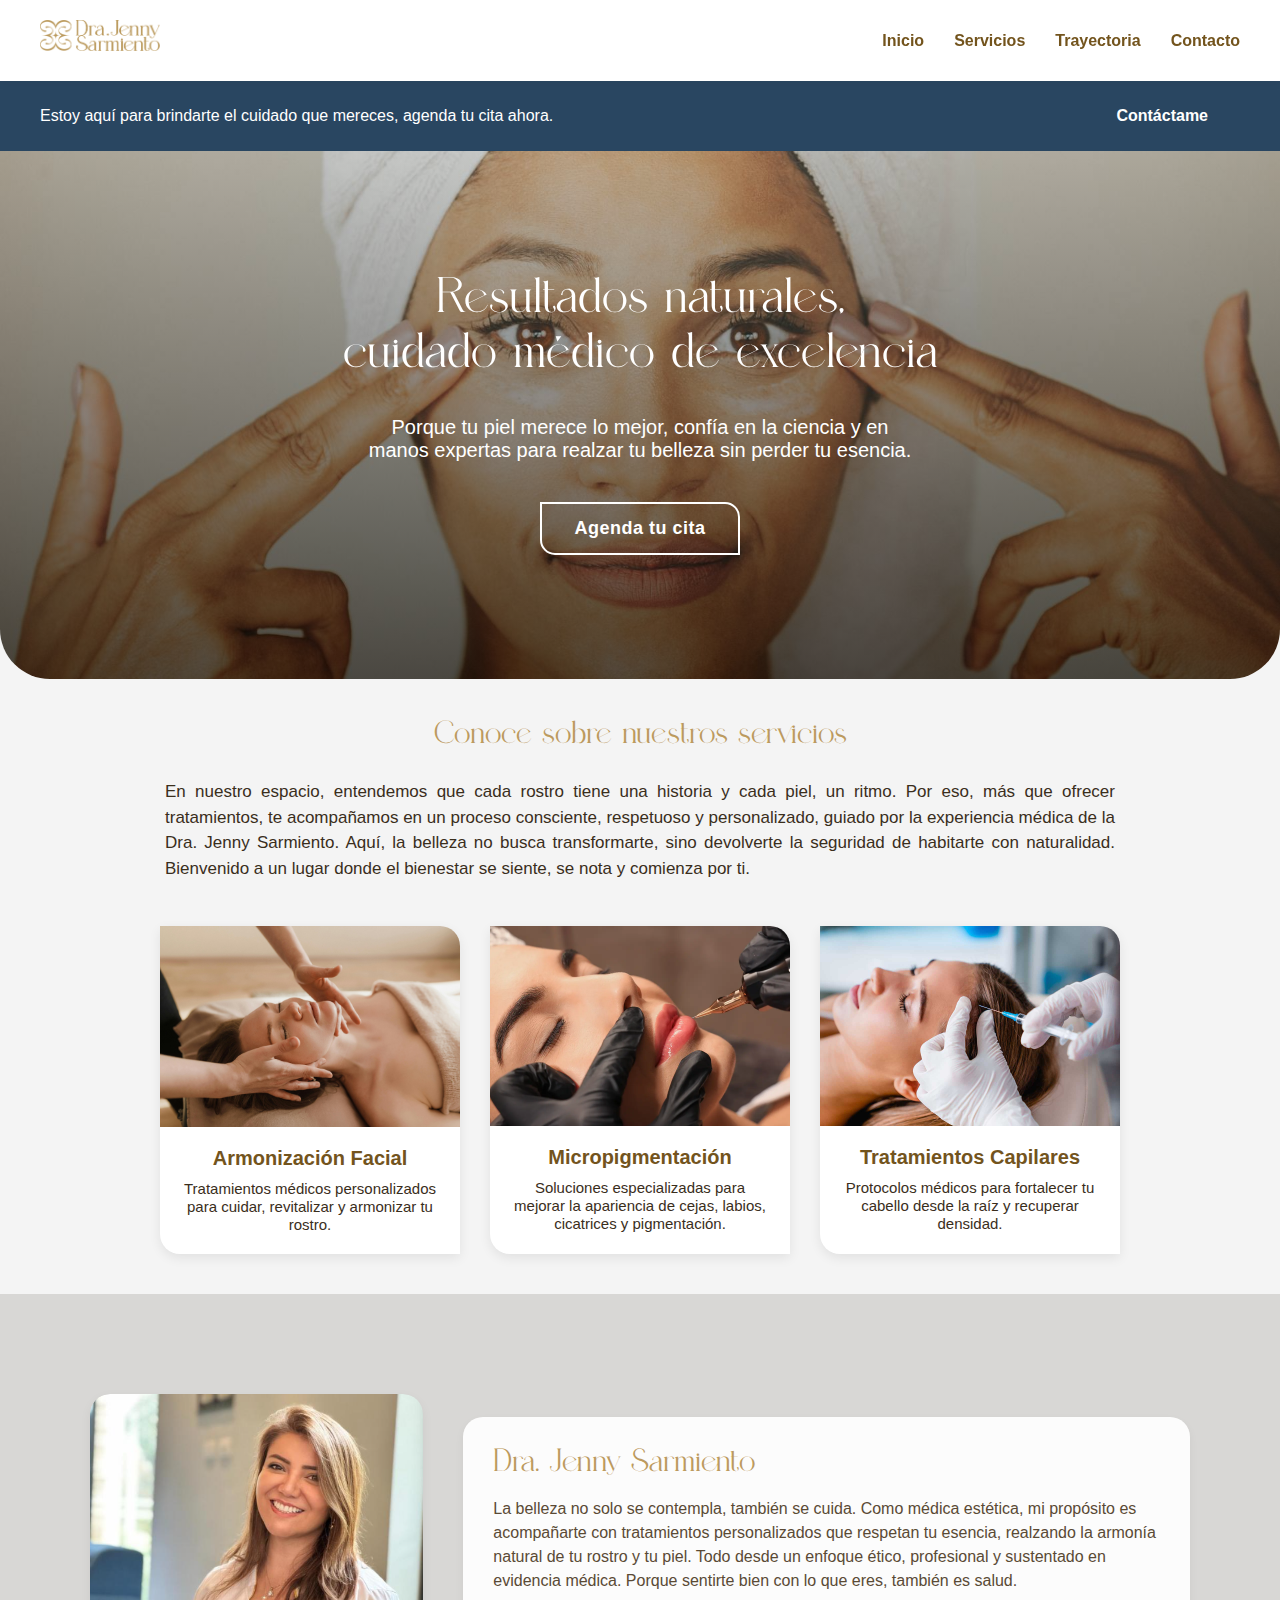
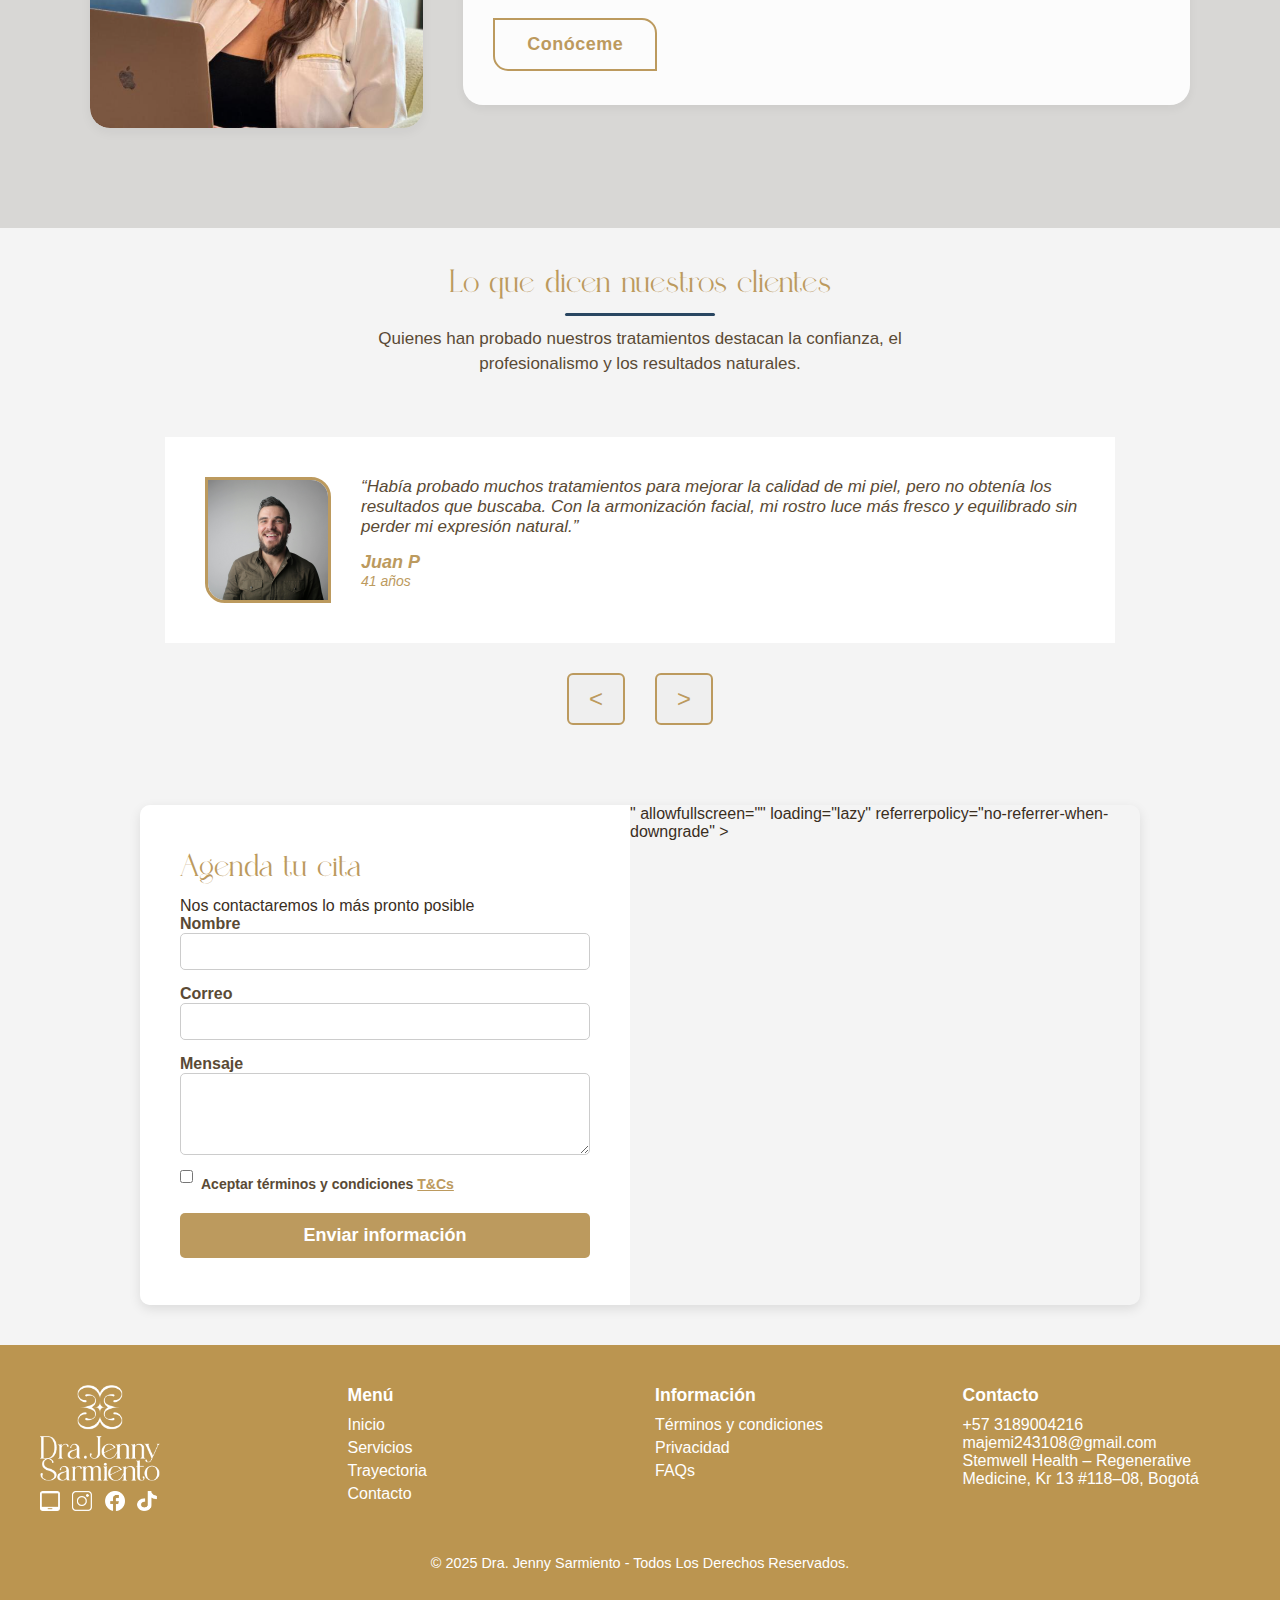
==== commit a69e92bd: "Index.html" ====
--- a/Index.html
+++ b/Index.html
@@ -199,12 +199,12 @@
 <footer class="footer">
   <div class="footer-container">
     <div class="footer-column logo">
-      <img src="img/logo2.png" alt="Logo2 Jenny " />
+      <img src="Img/logo2.png" alt="Logo2 Jenny " />
       <div class="social-icons">
-        <a href="https://api.whatsapp.com/send/?phone=3189004216&text&type=phone_number&app_absent=0"><img src="img/icono2.png" alt="WhatsApp" /></a>
-        <a href="https://www.instagram.com/drajennysarmiento_/#"><img src="img/icono3.png" alt="Instagram" /></a>
-        <a href="https://web.facebook.com/jenny.a.sarmiento.9?_rdc=1&_rdr#"><img src="img/icono4.png" alt="Facebook" /></a>
-        <a href="https://www.tiktok.com/@drajennysarmiento"><img src="img/icono5.png" alt="TikTok" /></a>
+        <a href="https://api.whatsapp.com/send/?phone=3189004216&text&type=phone_number&app_absent=0"><img src="Img/icono2.png" alt="WhatsApp" /></a>
+        <a href="https://www.instagram.com/drajennysarmiento_/#"><img src="Img/icono3.png" alt="Instagram" /></a>
+        <a href="https://web.facebook.com/jenny.a.sarmiento.9?_rdc=1&_rdr#"><img src="Img/icono4.png" alt="Facebook" /></a>
+        <a href="https://www.tiktok.com/@drajennysarmiento"><img src="Img/icono5.png" alt="TikTok" /></a>
       </div>
     </div>
     <div class="footer-column">
